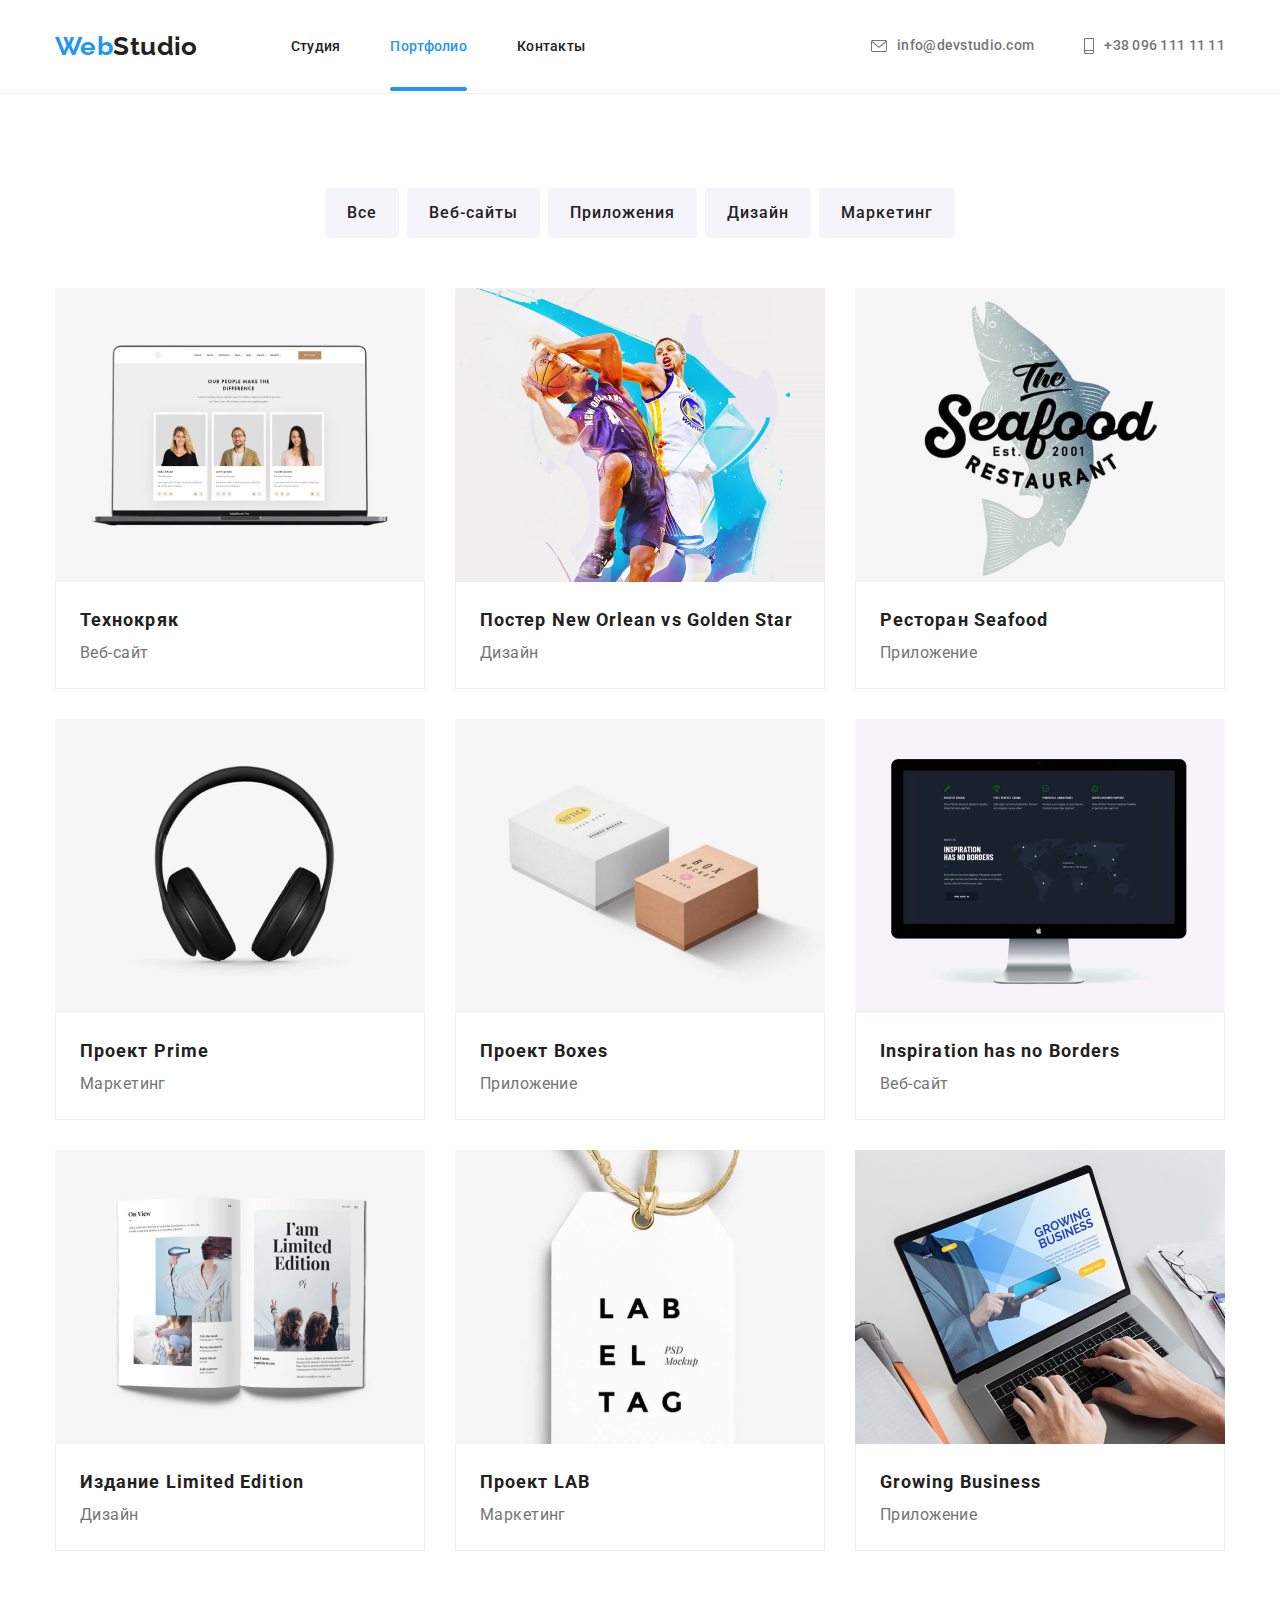
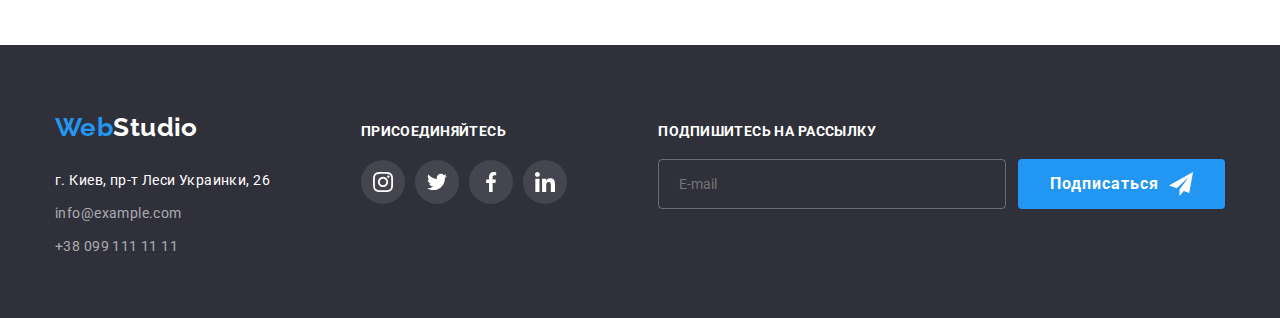
==== portfolio.html @ 73d733df "Clear" ====
<!DOCTYPE html>
<html lang="ru">

<head>
    <meta charset="UTF-8">
    <meta http-equiv="X-UA-Compatible" content="IE=edge">
    <meta name="viewport" content="width=device-width, initial-scale=1.0">
    <title>Document</title>
    <link rel="stylesheet" href="https://cdnjs.cloudflare.com/ajax/libs/modern-normalize/1.1.0/modern-normalize.min.css">
    <link rel="stylesheet" href="https://fonts.googleapis.com/css2?family=Raleway:wght@700&family=Roboto:wght@400;500;700;900&display=swap">
    <link rel="stylesheet" href="./CSS/portfolio.min.css">
</head>

<body>
    <header class="header header-portfolio">
        <div class="container main-header">
            <nav class="header-nav">
                <a href="./index.html" class="logo link"><span class="first-word">Web</span>Studio</a>
                <ul class="site-nav list">
                    <li class="site-nav-item"><a href="./index.html" class="link item">Студия</a></li>
                    <li class="site-nav-item"><a href="./portfolio.html" class="portfolio-link link item">Портфолио</a></li>
                    <li class="site-nav-item"><a href="" class="contacts-link link item">Контакты</a></li>
                </ul>
            </nav>
        <ul class="contacts list">
            <li class="contact-item"><a href="mailto:info@devstudio.com" class="item">
                    <svg class="contact-icon-e-mail">
                        <use href="./images/background-img/symbol-defs.svg#icon-envelope">
                        </use>
                    </svg>info@devstudio.com</a></li>
            <li class="contact-item"><a href="tel:+380961111111" class="item">
                    <svg class="contact-icon-smartphone">
                        <use href="./images/background-img/symbol-defs.svg#icon-smartphone">
                        </use>
                    </svg>+38 096 111 11 11</a></li>
        </ul>
        </div>
    </header>
    <main>
        <section class="section-main">
            <div class="container">
            <h1 class="visually-hidden">Портфолио</h1>
            <!-- Список кнопок -->
            <ul class="buttons list">
                <li class="button__item"><button type="button">Все</button></li>
                <li class="button__item"><button type="button">Веб-сайты</button></li>
                <li class="button__item"><button type="button">Приложения</button></li>
                <li class="button__item"><button type="button">Дизайн</button></li>
                <li class="button__item"><button type="button">Маркетинг</button></li>
            </ul>
            <!--Список проектов-->
            <ul class="project list">
                <li class="project__item"><a href="" class="project__link link">
                    <div class="project-card">
                    <img class="project-img" src="./images/HT2/img.jpg" width="370" height="294" alt="Изображение с ноутбуком">
                    <div class="project-box">
                        <p class="project-box-text">Ресурс предлагает комплексные предложения с разным уровнем функционала и сервисов. Все это позволит посетителю получить
                        исчерпывающие сведения о компании или частном лице.</p>
                    </div>
                    </div>
                    <div class="project-text">
                    <h2>Технокряк</h2>
                    <p class="paragraph">Веб-сайт</p>
                    </div>
                    </a>

                </li>
                <li class="project__item"><a href="" class="project__link link">
                    <div class="project-card">
                    <img src="./images/HT2/img-2.jpg" width="370" height="294" alt="Баскетболисты">
                    <div class="project-box">
                        <p class="project-box-text">Ресурс предлагает комплексные предложения с разным уровнем функционала и сервисов. Все
                            это позволит посетителю получить
                            исчерпывающие сведения о компании или частном лице.</p>
                    </div>
                    </div>
                    <div class="project-text">
                    <h2>Постер New Orlean vs Golden Star</h2>
                    <p>Дизайн</p>
                    </div>
                    </a>
                </li>
                <li class="project__item"><a href="" class="project__link link">
                    <div class="project-card">
                    <img src="./images/HT2/img-3.jpg" width="370" height="294" alt="Логотип ресторана">
                    <div class="project-box">
                        <p class="project-box-text">Ресурс предлагает комплексные предложения с разным уровнем функционала и сервисов. Все
                            это позволит посетителю получить
                            исчерпывающие сведения о компании или частном лице.</p>
                    </div>
                    </div>
                    <div class="project-text">
                    <h2>Ресторан Seafood</h2>
                    <p>Приложение</p>
                    </div>
                    </a>
                </li>
                <li class="project__item"><a href="" class="project__link link">
                    <div class="project-card">
                    <img src="./images/HT2/img-4.jpg" width="370" height="294" alt="Изображение с наушникми">
                    <div class="project-box">
                        <p class="project-box-text">Ресурс предлагает комплексные предложения с разным уровнем функционала и сервисов. Все
                            это позволит посетителю получить
                            исчерпывающие сведения о компании или частном лице.</p>
                    </div>
                    </div>
                    <div class="project-text">
                    <h2>Проект Prime</h2>
                    <p>Маркетинг</p>
                    </div>
                    </a>
                </li>
                <li class="project__item"><a href="" class="project__link link">
                    <div class="project-card">
                    <img src="./images/HT2/img-5.jpg" width="370" height="294" alt="Изображение с коробками">
                    <div class="project-box">
                        <p class="project-box-text">Ресурс предлагает комплексные предложения с разным уровнем функционала и сервисов. Все
                            это позволит посетителю получить
                            исчерпывающие сведения о компании или частном лице.</p>
                    </div>
                    </div>
                    <div class="project-text">
                    <h2>Проект Boxes</h2>
                    <p>Приложение</p>
                    </div>
                </a>
                </li>
                <li class="project__item"><a href="" class="project__link link">
                    <div class="project-card">
                    <img src="./images/HT2/img-6.jpg" width="370" height="294" alt="Изображение с екраном">
                    <div class="project-box">
                        <p class="project-box-text">Ресурс предлагает комплексные предложения с разным уровнем функционала и сервисов. Все
                            это позволит посетителю получить
                            исчерпывающие сведения о компании или частном лице.</p>
                    </div>
                    </div>
                    <div class="project-text">
                    <h2 lang="en">Inspiration has no Borders</h2>
                    <p>Веб-сайт</p>
                    </div>
                    </a>
                </li>
                <li class="project__item"><a href="" class="project__link link">
                    <div class="project-card">
                    <img src="./images/HT2/img-7.jpg" width="370" height="294" alt="Изображение с журналом">
                    <div class="project-box">
                        <p class="project-box-text">Ресурс предлагает комплексные предложения с разным уровнем функционала и сервисов. Все
                            это позволит посетителю получить
                            исчерпывающие сведения о компании или частном лице.</p>
                    </div>
                    </div>
                    <div class="project-text">
                    <h2>Издание Limited Edition</h2>
                    <p>Дизайн</p>
                    </div>
                    </a>
                </li>
                <li class="project__item"><a href="" class="project__link link">
                    <div class="project-card">
                    <img src="./images/HT2/img-8.jpg" width="370" height="294" alt="Изображение с лейблом">
                    <div class="project-box">
                        <p class="project-box-text">Ресурс предлагает комплексные предложения с разным уровнем функционала и сервисов. Все
                            это позволит посетителю получить
                            исчерпывающие сведения о компании или частном лице.</p>
                    </div>
                    </div>
                    <div class="project-text">
                    <h2>Проект LAB</h2>
                    <p>Маркетинг</p>
                    </div>
                    </a>
                </li>
                <li class="project__item"><a href="" class="project__link link">
                    <div class="project-card">
                    <img src="./images/HT2/img-9.jpg" width="370" height="294" alt="Изображение рук с ноутбуком">
                    <div class="project-box">
                        <p class="project-box-text">Ресурс предлагает комплексные предложения с разным уровнем функционала и сервисов. Все
                            это позволит посетителю получить
                            исчерпывающие сведения о компании или частном лице.</p>
                    </div>
                    </div>
                    <div class="project-text">
                    <h2 lang="en">Growing Business</h2>
                    <p>Приложение</p>
                    </div>
                    </a>
                </li>
            </ul>
            </div>
        </section>
    </main>
    <footer class="footer">
        <div class="container footer-container">
            <div class="first-part">
                <a href="./index.html" class="logo footer-logo link"><span class="first-word">Web</span>Studio</a>
                <address>
                    <ul class="contacts-list list">
                        <li class="fact-address footer-item"> <a
                                href="https://www.google.com/maps/place/бул.+Леси+Украинки,+26,+Киев,+02000/@50.4265807,30.5361971,17z/data=!3m1!4b1!4m5!3m4!1s0x40d4cf0e033ecbe9:0x57a4dffefec77da0!8m2!3d50.4265807!4d30.5383858"
                                target="_blank" rel="noopener nofollow noreferrer" class="link address">г. Киев, пр-т Леси
                                Украинки, 26</a></li>
                        <li class="footer-item"><a href="mailto:info@example.com" class="address">info@example.com</a></li>
                        <li class="footer-item"><a href="tel:+380991111111" class="address">+38 099 111 11 11</a></li>
                    </ul>
                </address>
            </div>
            <div class="second-part">
                <p class="second-part-title">присоединяйтесь</p>
                <ul class="social-list list">
                    <li class="social-item"><a href="" target="_blank"
                rel="noopener nofollow noreferrer" class="social-item-link">
                            <svg class="icon">
                                <use href="./images/background-img/symbol-defs.svg#icon-instagram"></use>
                            </svg>
                        </a></li>
                    <li class="social-item"><a href="" target="_blank"
                rel="noopener nofollow noreferrer" class="social-item-link">
                            <svg class="icon">
                                <use href="./images/background-img/symbol-defs.svg#icon-twitter">
                                </use>
                            </svg>
                        </a></li>
                    <li class="social-item"><a href="" target="_blank"
                rel="noopener nofollow noreferrer" class="social-item-link">
                            <svg class="icon">
                                <use href="./images/background-img/symbol-defs.svg#icon-facebook">
                                </use>
                            </svg>
                        </a></li>
                    <li class="social-item"><a href="" target="_blank"
                rel="noopener nofollow noreferrer" class="social-item-link">
                            <svg class="icon">
                                <use href="./images/background-img/symbol-defs.svg#icon-linkedin">
                                </use>
                            </svg>
                        </a></li>
                </ul>
            </div>
            <div class="third-part">
                <p class="third-part-text">подпишитесь на рассылку</p>
                <form class="third-part-form">
                    <input type="email" name="mail" class="mail-input" placeholder="E-mail">
                    <button class="third-part-btn btn" type="submit">Подписаться</button>
                </form>
            </div>
        </div>
    </footer>
</body>
</html>
---- CSS/portfolio.min.css ----
:root{--bgc: #FFFFFF;--secondary-bgc: #2F303A;--bgc-accent: #F5F4FA;--text-color: #757575;--header-color: #212121;--accent-text: #2196F3;--main-cub: cubic-bezier(0.4, 0, 0.2, 1)}p,h1,h2,h3,h4,h5,h6{margin:0}ul,ol{margin:0;padding-left:0}button{cursor:pointer}img{display:block}.visually-hidden{position:absolute;white-space:nowrap;width:1px;height:1px;overflow:hidden;border:0;padding:0;clip:rect(0 0 0 0);clip-path:inset(50%);margin:-1px}body{background-color:var(--bgc);color:var(--text-color);font-family:Roboto,sans-serif;font-size:14px;letter-spacing:.03em}.list{list-style:none}.link{text-decoration:none}.container{width:1200px;margin:0 auto;padding-left:15px;padding-right:15px}button{display:inline-block;background-color:var(--accent-text);color:var(--bgc);font-family:inherit;font-weight:700;font-size:16px;line-height:1.87;letter-spacing:.06em;border-radius:4px;min-width:200px;height:50px;padding:10px 32px;border:0}.main-header{display:flex;align-items:center}.header{padding-top:24px;padding-bottom:25px}.header-nav{display:flex;align-items:center}.logo{color:var(--header-color);font-family:Raleway,sans-serif;font-weight:700;font-size:26px;line-height:1.7;margin-right:93px}.logo .first-word{color:var(--accent-text)}.header-portfolio{border-bottom:1px solid #eee}.site-nav{display:flex}.site-nav>li:not(:last-child){margin-right:50px}.site-nav a{color:var(--header-color);font-weight:500;line-height:16px;letter-spacing:.02em;transition:color 250ms var(--main-cub)}.site-nav a:hover,.site-nav a:focus{color:var(--accent-text)}.site-nav-item{position:relative}.site-nav .studio-link::after{position:absolute;bottom:0;left:0;transform:translateY(37px);content:"";display:block;width:100%;height:4px;background:#2196f3;border-radius:2px}.site-nav .portfolio-link::after{position:absolute;bottom:0;left:0;transform:translateY(37px);content:"";display:block;width:100%;height:4px;background:#2196f3;border-radius:2px}.site-nav .portfolio-link{color:var(--accent-text)}.site-nav .studio-link{color:var(--accent-text)}.contacts{display:flex;margin-left:auto}.contacts a{display:flex;align-items:center;font-weight:500;line-height:1.14;letter-spacing:.02em;color:var(--text-color);text-decoration:none;transition:color 250ms var(--main-cub)}.contacts a:hover,.contacts a:focus{color:var(--accent-text)}.contacts>.contact-item:not(:last-child){margin-right:50px}.item{padding-top:12px;padding-bottom:12px}.contact-icon-e-mail{width:16px;height:12px;fill:currentColor;margin-right:10px}.contact-icon-smartphone{width:10px;height:16px;fill:currentColor;margin-right:10px}.section-main{padding-top:94px;padding-bottom:94px}.project{display:flex;flex-wrap:wrap}.project__item{margin-right:30px;margin-bottom:30px}.project__link{display:block;transition:box-shadow 250ms var(--main-cub)}.project__link:hover,.project__link:focus{box-shadow:0px 1px 1px rgba(0,0,0,.12),0px 4px 4px rgba(0,0,0,.06),1px 4px 6px rgba(0,0,0,.16)}.project__item:nth-last-child(-n+3){margin-bottom:0}.project__item:nth-child(3n){margin-right:0}.project-text{padding:20px 24px;width:370px;border:1px solid #eee;border-top:0}li h2{color:var(--header-color);font-weight:700;font-size:18px;line-height:2;letter-spacing:.06em}.project__item p{color:var(--text-color);font-weight:400;font-size:16px;line-height:1.87}.project-card{position:relative;overflow:hidden}.project-box{position:absolute;top:0;left:0;transform:translateY(100%);display:flex;align-items:center;padding:63px 24px;width:370px;height:294px;background-color:rgba(33,150,243,.9);transition:transform 250ms var(--main-cub)}.project__item:hover .project-box{transform:translateY(0)}.project-box .project-box-text{font-size:18px;line-height:1.5555555556;color:#fff}.buttons{display:flex;justify-content:center;margin-bottom:50px}.button__item{margin-right:8px}.button__item:last-child{margin-right:0}.button__item button{display:block;background-color:var(--bgc-accent);color:var(--header-color);font-weight:500;font-size:16px;line-height:1.6;border-radius:4px;min-width:73px;padding:6px 22px;transition:box-shadow 250ms var(--main-cub),background-color 250ms var(--main-cub),color 250ms var(--main-cub)}.button__item button:hover,.button__item button:focus{background-color:var(--accent-text);color:var(--bgc);box-shadow:0px 3px 1px rgba(0,0,0,.1),0px 1px 2px rgba(0,0,0,.08),0px 2px 2px rgba(0,0,0,.12)}.footer{background-color:var(--secondary-bgc);padding-top:60px;padding-bottom:60px}.footer-container{display:flex;align-items:baseline}.first-part{margin-right:70px}.first-part>.logo{display:block;color:var(--bgc);font-family:Raleway,sans-serif;font-weight:700;font-size:26px;line-height:1.7;margin-bottom:20px}.footer-item{display:block;margin-bottom:9px}.footer-item:last-child{margin-bottom:0}.first-word{color:var(--accent-text)}.second-part-title{font-weight:700;font-size:14px;line-height:1.14;letter-spacing:.03em;text-transform:uppercase;color:#fff;margin-bottom:20px}.third-part{margin-left:auto}.third-part-text{margin-bottom:20px;font-weight:700;font-size:14px;line-height:1.1428571429;text-transform:uppercase;color:#fff}.third-part-form{display:flex;align-items:center}.mail-input{display:inline-block;color:var(--bgc);background-color:rgba(0,0,0,0);width:348px;height:50px;border:1px solid rgba(255,255,255,.3);border-radius:4px;outline:none;padding-left:20px;transition:border-color 250ms var(--main-cub)}.mail-input:focus{border-color:var(--accent-text)}.third-part-btn{display:flex;align-items:center;justify-content:center;margin-left:12px}.third-part-btn::after{display:inline-block;content:"";width:24px;height:24px;background-color:rgba(0,0,0,0);background-image:url(../images/background-img/icon-send.svg);margin-left:10px}.contacts-list{font-weight:400;line-height:1.7}.contacts-list>.fact-address>a{color:var(--bgc);font-style:normal}.contacts-list .address{color:rgba(255,255,255,.6);text-decoration:none;font-style:normal;transition:color 250ms var(--main-cub)}.contacts-list .address:hover,.contacts-list .address:focus{color:var(--accent-text)}.social-list{display:flex;justify-content:center}.social-item{width:44px;height:44px;margin-right:10px}.social-item:last-child{margin-right:0}.social-item-link{width:100%;height:100%;background-color:rgba(255,255,255,.1);display:flex;border-radius:50%;align-items:center;justify-content:center;transition:background-color 250ms var(--main-cub)}.social-item-link:hover,.social-item-link:focus{background-color:var(--accent-text)}.social-item-link .icon{width:20px;height:20px;fill:var(--bgc);transition:fill 250ms var(--main-cub)}/*# sourceMappingURL=portfolio.min.css.map */
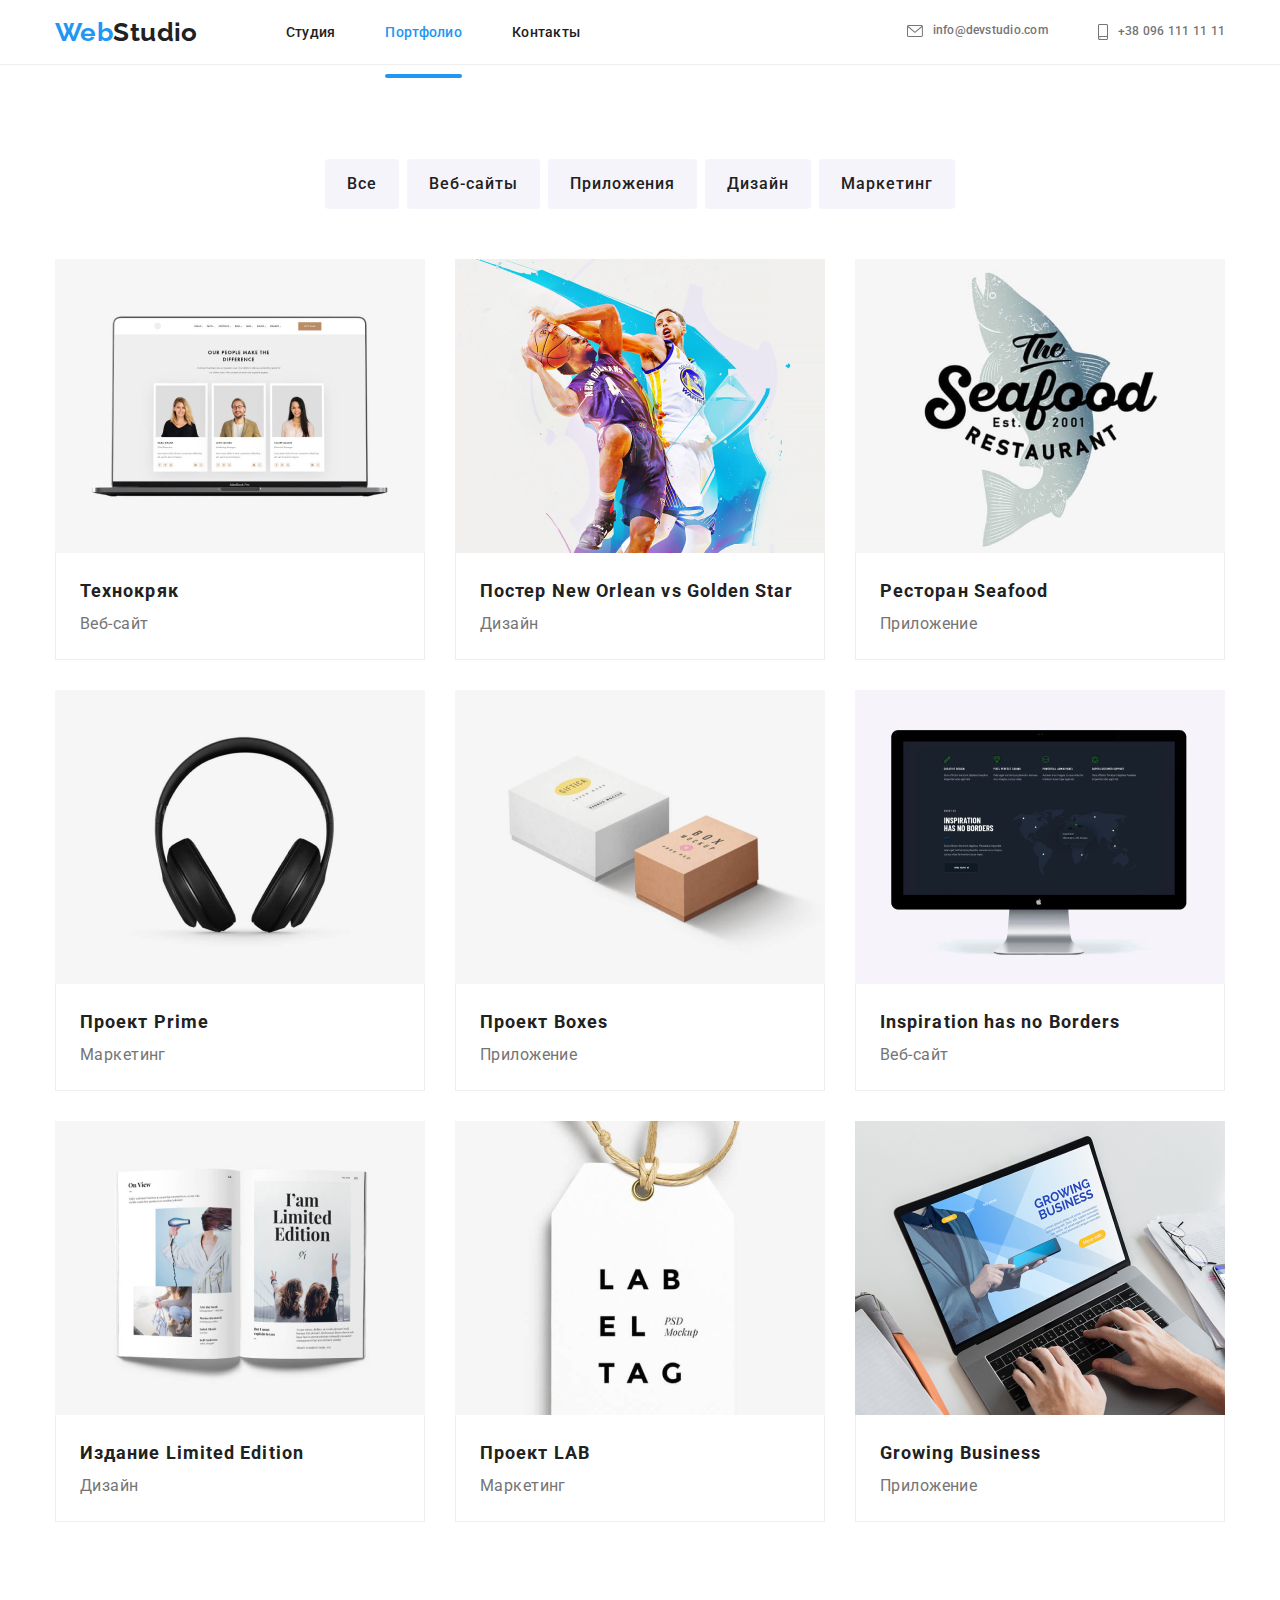
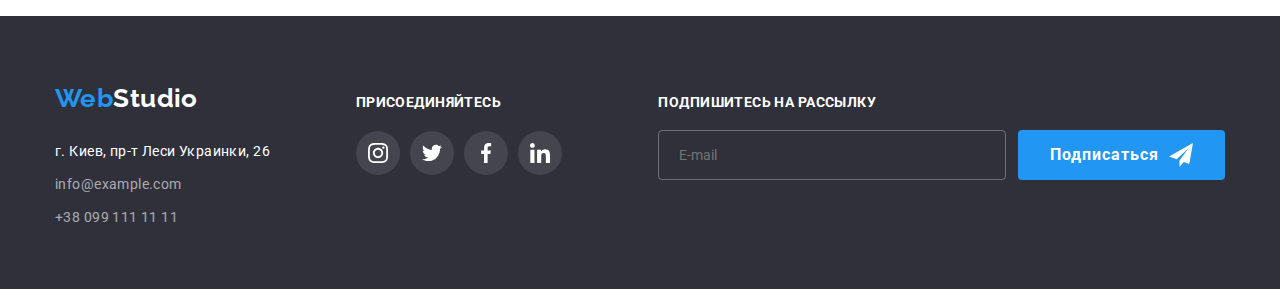
==== commit a2cda9c0: "header-adaptive" ====
--- a/portfolio.html
+++ b/portfolio.html
@@ -34,6 +34,47 @@
                         </use>
                     </svg>+38 096 111 11 11</a></li>
         </ul>
+        <button type="button" class="menu-open-btn">
+            <svg width="40" height="40" class="icon-open">
+                <use href="./images/background-img/symbol-defs.svg#icon-menu_burger">
+                </use>
+            </svg>
+        </button>
+        </div>
+        <div class="mob-menu is-hidden">
+            <div class="container">
+                <div class="mob-menu-top">
+                    <button type="button" class="menu-close-btn">
+                        <svg width="40" height="40" class="icon-close">
+                            <use href="./images/background-img/symbol-defs.svg#icon-close">
+                            </use>
+                        </svg>
+                    </button>
+                    <ul class="mob-site-nav list">
+                        <li class="mob-site-nav__item"><a href="./index.html" class="link item">Студия</a></li>
+                        <li class="mob-site-nav__item"><a href="./portfolio.html" class="portfolio-link link item">Портфолио</a></li>
+                        <li class="mob-site-nav__item"><a href="" class="contacts-link link item">Контакты</a></li>
+                    </ul>
+                </div>
+                <div class="mob-menu-bottom">
+                    <ul class="mob-menu__contacts list">
+                        <li class="mob-menu__item"><a href="tel:+380961111111" class="tel">
+                                +38 096 111 11 11</a></li>
+                        <li class="mob-menu__item"><a href="mailto:info@devstudio.com" class="mail">
+                                info@devstudio.com</a></li>
+                    </ul>
+                    <ul class="mob-menu-social list">
+                        <li class="mob-menu-social__item"><a href="" target="_blank"
+                                rel="noopener nofollow noreferrer">Instagram</a></li>
+                        <li class="mob-menu-social__item"><a href="" target="_blank"
+                                rel="noopener nofollow noreferrer">Twitter</a></li>
+                        <li class="mob-menu-social__item"><a href="" target="_blank"
+                                rel="noopener nofollow noreferrer">Facebook</a></li>
+                        <li class="mob-menu-social__item"><a href="" target="_blank"
+                                rel="noopener nofollow noreferrer">LinkedIn</a></li>
+                    </ul>
+                </div>
+            </div>  
         </div>
     </header>
     <main>
@@ -245,5 +286,6 @@
             </div>
         </div>
     </footer>
+    <script src="./js/menu.js"></script>
 </body>
 </html>--- a/CSS/portfolio.min.css
+++ b/CSS/portfolio.min.css
@@ -1 +1 @@
-:root{--bgc: #FFFFFF;--secondary-bgc: #2F303A;--bgc-accent: #F5F4FA;--text-color: #757575;--header-color: #212121;--accent-text: #2196F3;--main-cub: cubic-bezier(0.4, 0, 0.2, 1)}p,h1,h2,h3,h4,h5,h6{margin:0}ul,ol{margin:0;padding-left:0}button{cursor:pointer}img{display:block}.visually-hidden{position:absolute;white-space:nowrap;width:1px;height:1px;overflow:hidden;border:0;padding:0;clip:rect(0 0 0 0);clip-path:inset(50%);margin:-1px}body{background-color:var(--bgc);color:var(--text-color);font-family:Roboto,sans-serif;font-size:14px;letter-spacing:.03em}.list{list-style:none}.link{text-decoration:none}.container{width:1200px;margin:0 auto;padding-left:15px;padding-right:15px}button{display:inline-block;background-color:var(--accent-text);color:var(--bgc);font-family:inherit;font-weight:700;font-size:16px;line-height:1.87;letter-spacing:.06em;border-radius:4px;min-width:200px;height:50px;padding:10px 32px;border:0}.main-header{display:flex;align-items:center}.header{padding-top:24px;padding-bottom:25px}.header-nav{display:flex;align-items:center}.logo{color:var(--header-color);font-family:Raleway,sans-serif;font-weight:700;font-size:26px;line-height:1.7;margin-right:93px}.logo .first-word{color:var(--accent-text)}.header-portfolio{border-bottom:1px solid #eee}.site-nav{display:flex}.site-nav>li:not(:last-child){margin-right:50px}.site-nav a{color:var(--header-color);font-weight:500;line-height:16px;letter-spacing:.02em;transition:color 250ms var(--main-cub)}.site-nav a:hover,.site-nav a:focus{color:var(--accent-text)}.site-nav-item{position:relative}.site-nav .studio-link::after{position:absolute;bottom:0;left:0;transform:translateY(37px);content:"";display:block;width:100%;height:4px;background:#2196f3;border-radius:2px}.site-nav .portfolio-link::after{position:absolute;bottom:0;left:0;transform:translateY(37px);content:"";display:block;width:100%;height:4px;background:#2196f3;border-radius:2px}.site-nav .portfolio-link{color:var(--accent-text)}.site-nav .studio-link{color:var(--accent-text)}.contacts{display:flex;margin-left:auto}.contacts a{display:flex;align-items:center;font-weight:500;line-height:1.14;letter-spacing:.02em;color:var(--text-color);text-decoration:none;transition:color 250ms var(--main-cub)}.contacts a:hover,.contacts a:focus{color:var(--accent-text)}.contacts>.contact-item:not(:last-child){margin-right:50px}.item{padding-top:12px;padding-bottom:12px}.contact-icon-e-mail{width:16px;height:12px;fill:currentColor;margin-right:10px}.contact-icon-smartphone{width:10px;height:16px;fill:currentColor;margin-right:10px}.section-main{padding-top:94px;padding-bottom:94px}.project{display:flex;flex-wrap:wrap}.project__item{margin-right:30px;margin-bottom:30px}.project__link{display:block;transition:box-shadow 250ms var(--main-cub)}.project__link:hover,.project__link:focus{box-shadow:0px 1px 1px rgba(0,0,0,.12),0px 4px 4px rgba(0,0,0,.06),1px 4px 6px rgba(0,0,0,.16)}.project__item:nth-last-child(-n+3){margin-bottom:0}.project__item:nth-child(3n){margin-right:0}.project-text{padding:20px 24px;width:370px;border:1px solid #eee;border-top:0}li h2{color:var(--header-color);font-weight:700;font-size:18px;line-height:2;letter-spacing:.06em}.project__item p{color:var(--text-color);font-weight:400;font-size:16px;line-height:1.87}.project-card{position:relative;overflow:hidden}.project-box{position:absolute;top:0;left:0;transform:translateY(100%);display:flex;align-items:center;padding:63px 24px;width:370px;height:294px;background-color:rgba(33,150,243,.9);transition:transform 250ms var(--main-cub)}.project__item:hover .project-box{transform:translateY(0)}.project-box .project-box-text{font-size:18px;line-height:1.5555555556;color:#fff}.buttons{display:flex;justify-content:center;margin-bottom:50px}.button__item{margin-right:8px}.button__item:last-child{margin-right:0}.button__item button{display:block;background-color:var(--bgc-accent);color:var(--header-color);font-weight:500;font-size:16px;line-height:1.6;border-radius:4px;min-width:73px;padding:6px 22px;transition:box-shadow 250ms var(--main-cub),background-color 250ms var(--main-cub),color 250ms var(--main-cub)}.button__item button:hover,.button__item button:focus{background-color:var(--accent-text);color:var(--bgc);box-shadow:0px 3px 1px rgba(0,0,0,.1),0px 1px 2px rgba(0,0,0,.08),0px 2px 2px rgba(0,0,0,.12)}.footer{background-color:var(--secondary-bgc);padding-top:60px;padding-bottom:60px}.footer-container{display:flex;align-items:baseline}.first-part{margin-right:70px}.first-part>.logo{display:block;color:var(--bgc);font-family:Raleway,sans-serif;font-weight:700;font-size:26px;line-height:1.7;margin-bottom:20px}.footer-item{display:block;margin-bottom:9px}.footer-item:last-child{margin-bottom:0}.first-word{color:var(--accent-text)}.second-part-title{font-weight:700;font-size:14px;line-height:1.14;letter-spacing:.03em;text-transform:uppercase;color:#fff;margin-bottom:20px}.third-part{margin-left:auto}.third-part-text{margin-bottom:20px;font-weight:700;font-size:14px;line-height:1.1428571429;text-transform:uppercase;color:#fff}.third-part-form{display:flex;align-items:center}.mail-input{display:inline-block;color:var(--bgc);background-color:rgba(0,0,0,0);width:348px;height:50px;border:1px solid rgba(255,255,255,.3);border-radius:4px;outline:none;padding-left:20px;transition:border-color 250ms var(--main-cub)}.mail-input:focus{border-color:var(--accent-text)}.third-part-btn{display:flex;align-items:center;justify-content:center;margin-left:12px}.third-part-btn::after{display:inline-block;content:"";width:24px;height:24px;background-color:rgba(0,0,0,0);background-image:url(../images/background-img/icon-send.svg);margin-left:10px}.contacts-list{font-weight:400;line-height:1.7}.contacts-list>.fact-address>a{color:var(--bgc);font-style:normal}.contacts-list .address{color:rgba(255,255,255,.6);text-decoration:none;font-style:normal;transition:color 250ms var(--main-cub)}.contacts-list .address:hover,.contacts-list .address:focus{color:var(--accent-text)}.social-list{display:flex;justify-content:center}.social-item{width:44px;height:44px;margin-right:10px}.social-item:last-child{margin-right:0}.social-item-link{width:100%;height:100%;background-color:rgba(255,255,255,.1);display:flex;border-radius:50%;align-items:center;justify-content:center;transition:background-color 250ms var(--main-cub)}.social-item-link:hover,.social-item-link:focus{background-color:var(--accent-text)}.social-item-link .icon{width:20px;height:20px;fill:var(--bgc);transition:fill 250ms var(--main-cub)}/*# sourceMappingURL=portfolio.min.css.map */+:root{--bgc: #FFFFFF;--secondary-bgc: #2F303A;--bgc-accent: #F5F4FA;--text-color: #757575;--header-color: #212121;--accent-text: #2196F3;--main-cub: cubic-bezier(0.4, 0, 0.2, 1)}p,h1,h2,h3,h4,h5,h6{margin:0}ul,ol{margin:0;padding-left:0}button{cursor:pointer}img{display:block}.visually-hidden{position:absolute;white-space:nowrap;width:1px;height:1px;overflow:hidden;border:0;padding:0;clip:rect(0 0 0 0);clip-path:inset(50%);margin:-1px}body{background-color:var(--bgc);color:var(--text-color);font-family:Roboto,sans-serif;font-size:14px;letter-spacing:.03em}.list{list-style:none}.link{text-decoration:none}.container{margin:0 auto;padding-left:15px;padding-right:15px}@media screen and (min-width: 480px){.container{width:480px}}@media screen and (min-width: 768px){.container{width:768px}}@media screen and (min-width: 1200px){.container{width:1200px}}button{display:inline-block;background-color:var(--accent-text);color:var(--bgc);font-family:inherit;font-weight:700;font-size:16px;line-height:1.87;letter-spacing:.06em;border-radius:4px;min-width:200px;height:50px;padding:10px 32px;border:0}.main-header{display:flex;align-items:center}.header{padding-top:10px;padding-bottom:10px}.header-nav{display:flex;align-items:center}.logo{color:var(--header-color);font-family:Raleway,sans-serif;font-weight:700;font-size:26px;line-height:1.7}@media screen and (min-width: 768px){.logo{margin-right:88px}}.logo .first-word{color:var(--accent-text)}@media screen and (min-width: 767px){button.menu-open-btn{display:none}}.menu-open-btn,.menu-close-btn{display:block;background-color:rgba(0,0,0,0);border:none;margin-left:auto;padding:0;min-width:40px;height:40px}.menu-open-btn svg,.menu-close-btn svg{transition:color 250ms var(--main-cub)}.menu-open-btn svg:hover,.menu-open-btn svg:focus,.menu-close-btn svg:hover,.menu-close-btn svg:focus{fill:var(--accent-text)}.header-portfolio{border-bottom:1px solid #eee}.mob-menu{position:fixed;top:0;left:0;background-color:#fff;width:100vw;height:100vh;padding-top:10px;padding-bottom:48px}.mob-menu .container{display:flex;flex-direction:column;justify-content:space-between;height:100%;overflow-y:auto}@media screen and (min-width: 767px){.mob-menu{display:none}}.mob-menu.is-hidden{display:none}.mob-site-nav{margin-bottom:40px}.mob-site-nav a{color:var(--header-color);font-weight:500;font-size:40px;line-height:1.17;letter-spacing:.02em;transition:color 250ms var(--main-cub)}.mob-site-nav a:hover,.mob-site-nav a:focus{color:var(--accent-text)}.mob-site-nav .portfolio-link{color:var(--accent-text)}.mob-site-nav .studio-link{color:var(--accent-text)}.mob-site-nav__item:not(:last-child){margin-bottom:32px}.mob-menu__item:not(:last-child){margin-bottom:32px}.mob-menu__item a{text-decoration:none;color:inherit;transition:color 250ms var(--main-cub)}.mob-menu__item a:hover,.mob-menu__item a:focus{color:var(--accent-text)}.mob-menu__item>.tel{font-weight:500;font-size:34px;line-height:1.17;letter-spacing:.02em;color:var(--accent-text)}.mob-menu__item>.mail{font-weight:500;font-size:24px;line-height:1.17;letter-spacing:.02em}.mob-menu-social{display:flex;margin-top:64px}.mob-menu-social__item:not(:last-child){margin-right:20px;padding-right:10px;border-right:1px solid rgba(33,33,33,.2)}.mob-menu-social a{text-decoration:none;color:var(--accent-text)}.site-nav{display:none}@media screen and (min-width: 768px){.site-nav{display:flex;align-items:center;justify-content:center}}.site-nav>li:not(:last-child){margin-right:50px}.site-nav a{color:var(--header-color);font-weight:500;line-height:1.14;letter-spacing:.02em;transition:color 250ms var(--main-cub)}.site-nav a:hover,.site-nav a:focus{color:var(--accent-text)}.site-nav-item{position:relative}.site-nav .studio-link::after{position:absolute;bottom:0;left:0;transform:translateY(37px);content:"";display:block;width:100%;height:4px;background:#2196f3;border-radius:2px}.site-nav .portfolio-link::after{position:absolute;bottom:0;left:0;transform:translateY(37px);content:"";display:block;width:100%;height:4px;background:#2196f3;border-radius:2px}.site-nav .portfolio-link{color:var(--accent-text)}.site-nav .studio-link{color:var(--accent-text)}.contacts{display:none}@media screen and (min-width: 768px){.contacts{display:block;margin-left:auto}}@media screen and (min-width: 1200px){.contacts{display:flex;margin-left:auto}.contacts>.contact-item:not(:last-child){margin-right:50px}}.contacts a{display:flex;align-items:center;font-weight:500;font-size:12px;line-height:1.17px;letter-spacing:.02em;color:var(--text-color);text-decoration:none;transition:color 250ms var(--main-cub)}@media screen and (min-width: 1200px){.contacts a{line-height:1.14}}.contacts a:hover,.contacts a:focus{color:var(--accent-text)}.item{padding-top:12px;padding-bottom:12px}.contact-icon-e-mail{width:16px;height:12px;fill:currentColor;margin-right:10px}.contact-icon-smartphone{width:10px;height:16px;fill:currentColor;margin-right:10px}.section-main{padding-top:94px;padding-bottom:94px}.project{display:flex;flex-wrap:wrap}.project__item{margin-right:30px;margin-bottom:30px}.project__link{display:block;transition:box-shadow 250ms var(--main-cub)}.project__link:hover,.project__link:focus{box-shadow:0px 1px 1px rgba(0,0,0,.12),0px 4px 4px rgba(0,0,0,.06),1px 4px 6px rgba(0,0,0,.16)}.project__item:nth-last-child(-n+3){margin-bottom:0}.project__item:nth-child(3n){margin-right:0}.project-text{padding:20px 24px;width:370px;border:1px solid #eee;border-top:0}li h2{color:var(--header-color);font-weight:700;font-size:18px;line-height:2;letter-spacing:.06em}.project__item p{color:var(--text-color);font-weight:400;font-size:16px;line-height:1.87}.project-card{position:relative;overflow:hidden}.project-box{position:absolute;top:0;left:0;transform:translateY(100%);display:flex;align-items:center;padding:63px 24px;width:370px;height:294px;background-color:rgba(33,150,243,.9);transition:transform 250ms var(--main-cub)}.project__item:hover .project-box{transform:translateY(0)}.project-box .project-box-text{font-size:18px;line-height:1.5555555556;color:#fff}.buttons{display:flex;justify-content:center;margin-bottom:50px}.button__item{margin-right:8px}.button__item:last-child{margin-right:0}.button__item button{display:block;background-color:var(--bgc-accent);color:var(--header-color);font-weight:500;font-size:16px;line-height:1.6;border-radius:4px;min-width:73px;padding:6px 22px;transition:box-shadow 250ms var(--main-cub),background-color 250ms var(--main-cub),color 250ms var(--main-cub)}.button__item button:hover,.button__item button:focus{background-color:var(--accent-text);color:var(--bgc);box-shadow:0px 3px 1px rgba(0,0,0,.1),0px 1px 2px rgba(0,0,0,.08),0px 2px 2px rgba(0,0,0,.12)}.footer{background-color:var(--secondary-bgc);padding-top:60px;padding-bottom:60px}.footer-container{display:flex;align-items:baseline}.first-part{margin-right:70px}.first-part>.logo{display:block;color:var(--bgc);font-family:Raleway,sans-serif;font-weight:700;font-size:26px;line-height:1.7;margin-bottom:20px}.footer-item{display:block;margin-bottom:9px}.footer-item:last-child{margin-bottom:0}.first-word{color:var(--accent-text)}.second-part-title{font-weight:700;font-size:14px;line-height:1.14;letter-spacing:.03em;text-transform:uppercase;color:#fff;margin-bottom:20px}.third-part{margin-left:auto}.third-part-text{margin-bottom:20px;font-weight:700;font-size:14px;line-height:1.1428571429;text-transform:uppercase;color:#fff}.third-part-form{display:flex;align-items:center}.mail-input{display:inline-block;color:var(--bgc);background-color:rgba(0,0,0,0);width:348px;height:50px;border:1px solid rgba(255,255,255,.3);border-radius:4px;outline:none;padding-left:20px;transition:border-color 250ms var(--main-cub)}.mail-input:focus{border-color:var(--accent-text)}.third-part-btn{display:flex;align-items:center;justify-content:center;margin-left:12px}.third-part-btn::after{display:inline-block;content:"";width:24px;height:24px;background-color:rgba(0,0,0,0);background-image:url(../images/background-img/icon-send.svg);margin-left:10px}.contacts-list{font-weight:400;line-height:1.7}.contacts-list>.fact-address>a{color:var(--bgc);font-style:normal}.contacts-list .address{color:rgba(255,255,255,.6);text-decoration:none;font-style:normal;transition:color 250ms var(--main-cub)}.contacts-list .address:hover,.contacts-list .address:focus{color:var(--accent-text)}.social-list{display:flex;justify-content:center}.social-item{width:44px;height:44px;margin-right:10px}.social-item:last-child{margin-right:0}.social-item-link{width:100%;height:100%;background-color:rgba(255,255,255,.1);display:flex;border-radius:50%;align-items:center;justify-content:center;transition:background-color 250ms var(--main-cub)}.social-item-link:hover,.social-item-link:focus{background-color:var(--accent-text)}.social-item-link .icon{width:20px;height:20px;fill:var(--bgc);transition:fill 250ms var(--main-cub)}/*# sourceMappingURL=portfolio.min.css.map */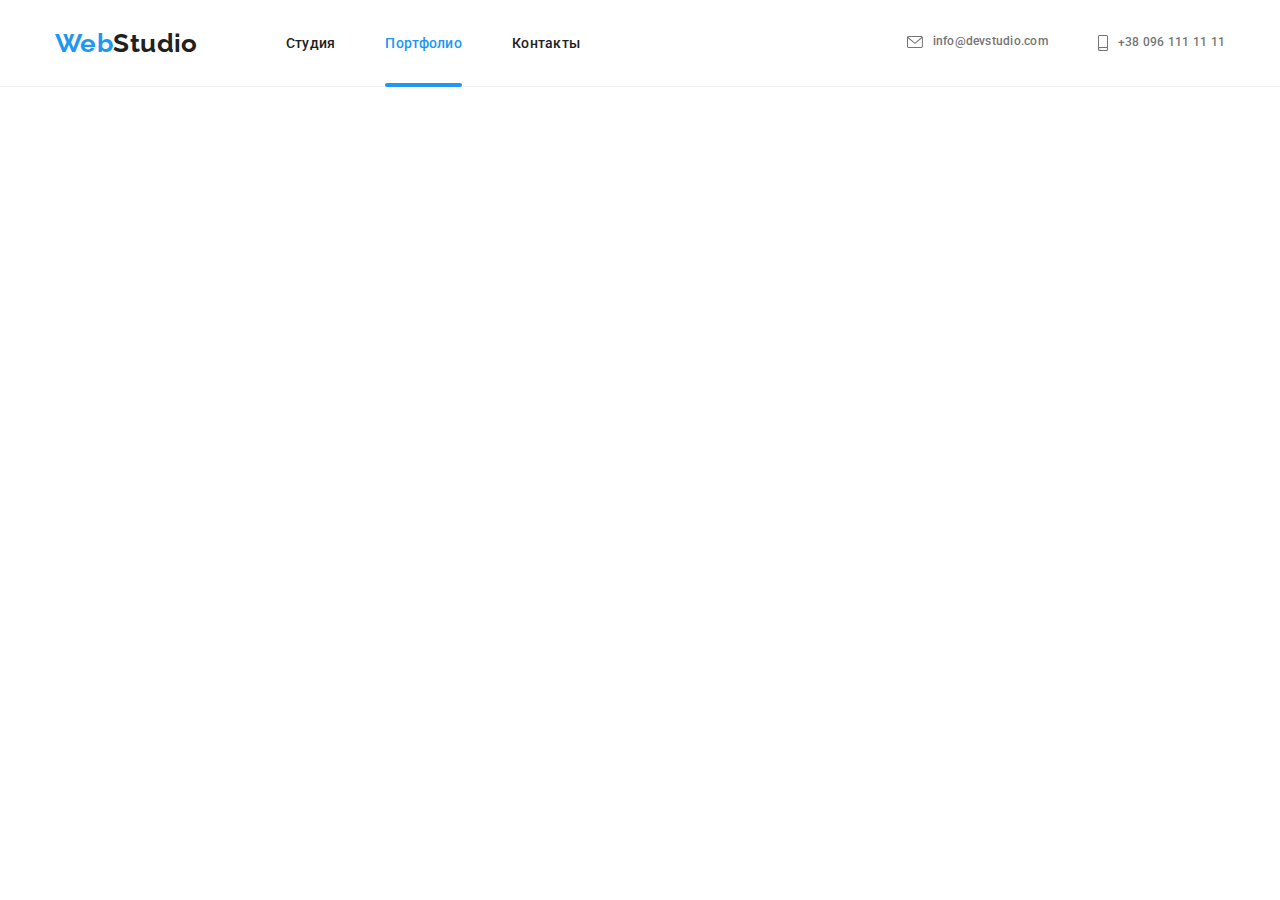
==== commit e504fd48: "without-footer" ====
--- a/portfolio.html
+++ b/portfolio.html
@@ -82,15 +82,15 @@
             <div class="container">
             <h1 class="visually-hidden">Портфолио</h1>
             <!-- Список кнопок -->
-            <ul class="buttons list">
+            <!-- <ul class="buttons list">
                 <li class="button__item"><button type="button">Все</button></li>
                 <li class="button__item"><button type="button">Веб-сайты</button></li>
                 <li class="button__item"><button type="button">Приложения</button></li>
                 <li class="button__item"><button type="button">Дизайн</button></li>
                 <li class="button__item"><button type="button">Маркетинг</button></li>
-            </ul>
+            </ul> -->
             <!--Список проектов-->
-            <ul class="project list">
+            <!-- <ul class="project list">
                 <li class="project__item"><a href="" class="project__link link">
                     <div class="project-card">
                     <img class="project-img" src="./images/HT2/img.jpg" width="370" height="294" alt="Изображение с ноутбуком">
@@ -226,11 +226,11 @@
                     </div>
                     </a>
                 </li>
-            </ul>
+            </ul> -->
             </div>
         </section>
     </main>
-    <footer class="footer">
+    <!-- <footer class="footer">
         <div class="container footer-container">
             <div class="first-part">
                 <a href="./index.html" class="logo footer-logo link"><span class="first-word">Web</span>Studio</a>
@@ -285,7 +285,7 @@
                 </form>
             </div>
         </div>
-    </footer>
+    </footer> -->
     <script src="./js/menu.js"></script>
 </body>
 </html>--- a/CSS/portfolio.min.css
+++ b/CSS/portfolio.min.css
@@ -1 +1 @@
-:root{--bgc: #FFFFFF;--secondary-bgc: #2F303A;--bgc-accent: #F5F4FA;--text-color: #757575;--header-color: #212121;--accent-text: #2196F3;--main-cub: cubic-bezier(0.4, 0, 0.2, 1)}p,h1,h2,h3,h4,h5,h6{margin:0}ul,ol{margin:0;padding-left:0}button{cursor:pointer}img{display:block}.visually-hidden{position:absolute;white-space:nowrap;width:1px;height:1px;overflow:hidden;border:0;padding:0;clip:rect(0 0 0 0);clip-path:inset(50%);margin:-1px}body{background-color:var(--bgc);color:var(--text-color);font-family:Roboto,sans-serif;font-size:14px;letter-spacing:.03em}.list{list-style:none}.link{text-decoration:none}.container{margin:0 auto;padding-left:15px;padding-right:15px}@media screen and (min-width: 480px){.container{width:480px}}@media screen and (min-width: 768px){.container{width:768px}}@media screen and (min-width: 1200px){.container{width:1200px}}button{display:inline-block;background-color:var(--accent-text);color:var(--bgc);font-family:inherit;font-weight:700;font-size:16px;line-height:1.87;letter-spacing:.06em;border-radius:4px;min-width:200px;height:50px;padding:10px 32px;border:0}.main-header{display:flex;align-items:center}.header{padding-top:10px;padding-bottom:10px}.header-nav{display:flex;align-items:center}.logo{color:var(--header-color);font-family:Raleway,sans-serif;font-weight:700;font-size:26px;line-height:1.7}@media screen and (min-width: 768px){.logo{margin-right:88px}}.logo .first-word{color:var(--accent-text)}@media screen and (min-width: 767px){button.menu-open-btn{display:none}}.menu-open-btn,.menu-close-btn{display:block;background-color:rgba(0,0,0,0);border:none;margin-left:auto;padding:0;min-width:40px;height:40px}.menu-open-btn svg,.menu-close-btn svg{transition:color 250ms var(--main-cub)}.menu-open-btn svg:hover,.menu-open-btn svg:focus,.menu-close-btn svg:hover,.menu-close-btn svg:focus{fill:var(--accent-text)}.header-portfolio{border-bottom:1px solid #eee}.mob-menu{position:fixed;top:0;left:0;background-color:#fff;width:100vw;height:100vh;padding-top:10px;padding-bottom:48px}.mob-menu .container{display:flex;flex-direction:column;justify-content:space-between;height:100%;overflow-y:auto}@media screen and (min-width: 767px){.mob-menu{display:none}}.mob-menu.is-hidden{display:none}.mob-site-nav{margin-bottom:40px}.mob-site-nav a{color:var(--header-color);font-weight:500;font-size:40px;line-height:1.17;letter-spacing:.02em;transition:color 250ms var(--main-cub)}.mob-site-nav a:hover,.mob-site-nav a:focus{color:var(--accent-text)}.mob-site-nav .portfolio-link{color:var(--accent-text)}.mob-site-nav .studio-link{color:var(--accent-text)}.mob-site-nav__item:not(:last-child){margin-bottom:32px}.mob-menu__item:not(:last-child){margin-bottom:32px}.mob-menu__item a{text-decoration:none;color:inherit;transition:color 250ms var(--main-cub)}.mob-menu__item a:hover,.mob-menu__item a:focus{color:var(--accent-text)}.mob-menu__item>.tel{font-weight:500;font-size:34px;line-height:1.17;letter-spacing:.02em;color:var(--accent-text)}.mob-menu__item>.mail{font-weight:500;font-size:24px;line-height:1.17;letter-spacing:.02em}.mob-menu-social{display:flex;margin-top:64px}.mob-menu-social__item:not(:last-child){margin-right:20px;padding-right:10px;border-right:1px solid rgba(33,33,33,.2)}.mob-menu-social a{text-decoration:none;color:var(--accent-text)}.site-nav{display:none}@media screen and (min-width: 768px){.site-nav{display:flex;align-items:center;justify-content:center}}.site-nav>li:not(:last-child){margin-right:50px}.site-nav a{color:var(--header-color);font-weight:500;line-height:1.14;letter-spacing:.02em;transition:color 250ms var(--main-cub)}.site-nav a:hover,.site-nav a:focus{color:var(--accent-text)}.site-nav-item{position:relative}.site-nav .studio-link::after{position:absolute;bottom:0;left:0;transform:translateY(37px);content:"";display:block;width:100%;height:4px;background:#2196f3;border-radius:2px}.site-nav .portfolio-link::after{position:absolute;bottom:0;left:0;transform:translateY(37px);content:"";display:block;width:100%;height:4px;background:#2196f3;border-radius:2px}.site-nav .portfolio-link{color:var(--accent-text)}.site-nav .studio-link{color:var(--accent-text)}.contacts{display:none}@media screen and (min-width: 768px){.contacts{display:block;margin-left:auto}}@media screen and (min-width: 1200px){.contacts{display:flex;margin-left:auto}.contacts>.contact-item:not(:last-child){margin-right:50px}}.contacts a{display:flex;align-items:center;font-weight:500;font-size:12px;line-height:1.17px;letter-spacing:.02em;color:var(--text-color);text-decoration:none;transition:color 250ms var(--main-cub)}@media screen and (min-width: 1200px){.contacts a{line-height:1.14}}.contacts a:hover,.contacts a:focus{color:var(--accent-text)}.item{padding-top:12px;padding-bottom:12px}.contact-icon-e-mail{width:16px;height:12px;fill:currentColor;margin-right:10px}.contact-icon-smartphone{width:10px;height:16px;fill:currentColor;margin-right:10px}.section-main{padding-top:94px;padding-bottom:94px}.project{display:flex;flex-wrap:wrap}.project__item{margin-right:30px;margin-bottom:30px}.project__link{display:block;transition:box-shadow 250ms var(--main-cub)}.project__link:hover,.project__link:focus{box-shadow:0px 1px 1px rgba(0,0,0,.12),0px 4px 4px rgba(0,0,0,.06),1px 4px 6px rgba(0,0,0,.16)}.project__item:nth-last-child(-n+3){margin-bottom:0}.project__item:nth-child(3n){margin-right:0}.project-text{padding:20px 24px;width:370px;border:1px solid #eee;border-top:0}li h2{color:var(--header-color);font-weight:700;font-size:18px;line-height:2;letter-spacing:.06em}.project__item p{color:var(--text-color);font-weight:400;font-size:16px;line-height:1.87}.project-card{position:relative;overflow:hidden}.project-box{position:absolute;top:0;left:0;transform:translateY(100%);display:flex;align-items:center;padding:63px 24px;width:370px;height:294px;background-color:rgba(33,150,243,.9);transition:transform 250ms var(--main-cub)}.project__item:hover .project-box{transform:translateY(0)}.project-box .project-box-text{font-size:18px;line-height:1.5555555556;color:#fff}.buttons{display:flex;justify-content:center;margin-bottom:50px}.button__item{margin-right:8px}.button__item:last-child{margin-right:0}.button__item button{display:block;background-color:var(--bgc-accent);color:var(--header-color);font-weight:500;font-size:16px;line-height:1.6;border-radius:4px;min-width:73px;padding:6px 22px;transition:box-shadow 250ms var(--main-cub),background-color 250ms var(--main-cub),color 250ms var(--main-cub)}.button__item button:hover,.button__item button:focus{background-color:var(--accent-text);color:var(--bgc);box-shadow:0px 3px 1px rgba(0,0,0,.1),0px 1px 2px rgba(0,0,0,.08),0px 2px 2px rgba(0,0,0,.12)}.footer{background-color:var(--secondary-bgc);padding-top:60px;padding-bottom:60px}.footer-container{display:flex;align-items:baseline}.first-part{margin-right:70px}.first-part>.logo{display:block;color:var(--bgc);font-family:Raleway,sans-serif;font-weight:700;font-size:26px;line-height:1.7;margin-bottom:20px}.footer-item{display:block;margin-bottom:9px}.footer-item:last-child{margin-bottom:0}.first-word{color:var(--accent-text)}.second-part-title{font-weight:700;font-size:14px;line-height:1.14;letter-spacing:.03em;text-transform:uppercase;color:#fff;margin-bottom:20px}.third-part{margin-left:auto}.third-part-text{margin-bottom:20px;font-weight:700;font-size:14px;line-height:1.1428571429;text-transform:uppercase;color:#fff}.third-part-form{display:flex;align-items:center}.mail-input{display:inline-block;color:var(--bgc);background-color:rgba(0,0,0,0);width:348px;height:50px;border:1px solid rgba(255,255,255,.3);border-radius:4px;outline:none;padding-left:20px;transition:border-color 250ms var(--main-cub)}.mail-input:focus{border-color:var(--accent-text)}.third-part-btn{display:flex;align-items:center;justify-content:center;margin-left:12px}.third-part-btn::after{display:inline-block;content:"";width:24px;height:24px;background-color:rgba(0,0,0,0);background-image:url(../images/background-img/icon-send.svg);margin-left:10px}.contacts-list{font-weight:400;line-height:1.7}.contacts-list>.fact-address>a{color:var(--bgc);font-style:normal}.contacts-list .address{color:rgba(255,255,255,.6);text-decoration:none;font-style:normal;transition:color 250ms var(--main-cub)}.contacts-list .address:hover,.contacts-list .address:focus{color:var(--accent-text)}.social-list{display:flex;justify-content:center}.social-item{width:44px;height:44px;margin-right:10px}.social-item:last-child{margin-right:0}.social-item-link{width:100%;height:100%;background-color:rgba(255,255,255,.1);display:flex;border-radius:50%;align-items:center;justify-content:center;transition:background-color 250ms var(--main-cub)}.social-item-link:hover,.social-item-link:focus{background-color:var(--accent-text)}.social-item-link .icon{width:20px;height:20px;fill:var(--bgc);transition:fill 250ms var(--main-cub)}/*# sourceMappingURL=portfolio.min.css.map */+:root{--bgc: #FFFFFF;--secondary-bgc: #2F303A;--bgc-accent: #F5F4FA;--text-color: #757575;--header-color: #212121;--accent-text: #2196F3;--main-cub: cubic-bezier(0.4, 0, 0.2, 1)}p,h1,h2,h3,h4,h5,h6{margin:0}ul,ol{margin:0;padding-left:0}button{cursor:pointer}img{display:block;max-width:100%;height:auto}.visually-hidden{position:absolute;white-space:nowrap;width:1px;height:1px;overflow:hidden;border:0;padding:0;clip:rect(0 0 0 0);clip-path:inset(50%);margin:-1px}body{background-color:var(--bgc);color:var(--text-color);font-family:Roboto,sans-serif;font-size:14px;letter-spacing:.03em}.list{list-style:none}.link{text-decoration:none}.container{margin:0 auto;padding-left:15px;padding-right:15px}@media screen and (min-width: 480px){.container{width:480px}}@media screen and (min-width: 768px){.container{width:768px}}@media screen and (min-width: 1200px){.container{width:1200px}}button{display:inline-block;background-color:var(--accent-text);color:var(--bgc);font-family:inherit;font-weight:700;font-size:16px;line-height:1.87;letter-spacing:.06em;border-radius:4px;min-width:200px;height:50px;padding:10px 32px;border:0}.main-header{display:flex;align-items:center}.header{padding-top:10px;padding-bottom:10px}@media screen and (min-width: 768px){.header{padding-top:21px;padding-bottom:21px}}.header-nav{display:flex;align-items:center}.logo{color:var(--header-color);font-family:Raleway,sans-serif;font-weight:700;font-size:26px;line-height:1.7}@media screen and (min-width: 768px){.logo{margin-right:88px}}.logo .first-word{color:var(--accent-text)}@media screen and (min-width: 768px){button.menu-open-btn{display:none}}.menu-open-btn,.menu-close-btn{display:block;background-color:rgba(0,0,0,0);border:none;margin-left:auto;padding:0;min-width:40px;height:40px}.menu-open-btn svg,.menu-close-btn svg{transition:color 250ms var(--main-cub)}.menu-open-btn svg:hover,.menu-open-btn svg:focus,.menu-close-btn svg:hover,.menu-close-btn svg:focus{fill:var(--accent-text)}.header-portfolio{border-bottom:1px solid #eee}.mob-menu{position:fixed;top:0;left:0;background-color:#fff;width:100vw;height:100vh;padding-top:10px;padding-bottom:48px}.mob-menu .container{display:flex;flex-direction:column;justify-content:space-between;height:100%;overflow-y:auto}@media screen and (min-width: 768px){.mob-menu{display:none}}.mob-menu.is-hidden{display:none}.mob-site-nav{margin-bottom:40px}.mob-site-nav a{color:var(--header-color);font-weight:500;font-size:40px;line-height:1.17;letter-spacing:.02em;transition:color 250ms var(--main-cub)}.mob-site-nav a:hover,.mob-site-nav a:focus{color:var(--accent-text)}.mob-site-nav .portfolio-link{color:var(--accent-text)}.mob-site-nav .studio-link{color:var(--accent-text)}.mob-site-nav__item:not(:last-child){margin-bottom:32px}.mob-menu__item:not(:last-child){margin-bottom:32px}.mob-menu__item a{text-decoration:none;color:inherit;transition:color 250ms var(--main-cub)}.mob-menu__item a:hover,.mob-menu__item a:focus{color:var(--accent-text)}.mob-menu__item>.tel{font-weight:500;font-size:34px;line-height:1.17;letter-spacing:.02em;color:var(--accent-text)}.mob-menu__item>.mail{font-weight:500;font-size:24px;line-height:1.17;letter-spacing:.02em}.mob-menu-social{display:flex;margin-top:64px}.mob-menu-social__item:not(:last-child){margin-right:20px;padding-right:10px;border-right:1px solid rgba(33,33,33,.2)}.mob-menu-social a{text-decoration:none;color:var(--accent-text)}.site-nav{display:none}@media screen and (min-width: 768px){.site-nav{display:flex;align-items:center;justify-content:center}}.site-nav>li:not(:last-child){margin-right:50px}.site-nav a{color:var(--header-color);font-weight:500;line-height:1.14;letter-spacing:.02em;transition:color 250ms var(--main-cub)}.site-nav a:hover,.site-nav a:focus{color:var(--accent-text)}.site-nav-item{position:relative}.site-nav .studio-link::after{position:absolute;bottom:0;left:0;transform:translateY(35px);content:"";display:block;width:100%;height:4px;background:#2196f3;border-radius:2px}.site-nav .portfolio-link::after{position:absolute;bottom:0;left:0;transform:translateY(35px);content:"";display:block;width:100%;height:4px;background:#2196f3;border-radius:2px}.site-nav .portfolio-link{color:var(--accent-text)}.site-nav .studio-link{color:var(--accent-text)}.contacts{display:none}@media screen and (min-width: 768px){.contacts{display:block;margin-left:auto}}@media screen and (min-width: 1200px){.contacts{display:flex;margin-left:auto}.contacts>.contact-item:not(:last-child){margin-right:50px}}.contacts a{display:flex;align-items:center;font-weight:500;font-size:12px;line-height:1.17px;letter-spacing:.02em;color:var(--text-color);text-decoration:none;transition:color 250ms var(--main-cub)}@media screen and (min-width: 1200px){.contacts a{line-height:1.14}}.contacts a:hover,.contacts a:focus{color:var(--accent-text)}.contact-item:not(:last-child){margin-bottom:10px}@media screen and (min-width: 1200px){.contact-item:not(:last-child){margin-bottom:0}}.contact-icon-e-mail{width:16px;height:12px;fill:currentColor;margin-right:10px}.contact-icon-smartphone{width:10px;height:16px;fill:currentColor;margin-right:10px}.section-main{padding-top:94px;padding-bottom:94px}.project{display:flex;flex-wrap:wrap}.project__item{margin-right:30px;margin-bottom:30px}.project__link{display:block;transition:box-shadow 250ms var(--main-cub)}.project__link:hover,.project__link:focus{box-shadow:0px 1px 1px rgba(0,0,0,.12),0px 4px 4px rgba(0,0,0,.06),1px 4px 6px rgba(0,0,0,.16)}.project__item:nth-last-child(-n+3){margin-bottom:0}.project__item:nth-child(3n){margin-right:0}.project-text{padding:20px 24px;width:370px;border:1px solid #eee;border-top:0}li h2{color:var(--header-color);font-weight:700;font-size:18px;line-height:2;letter-spacing:.06em}.project__item p{color:var(--text-color);font-weight:400;font-size:16px;line-height:1.87}.project-card{position:relative;overflow:hidden}.project-box{position:absolute;top:0;left:0;transform:translateY(100%);display:flex;align-items:center;padding:63px 24px;width:370px;height:294px;background-color:rgba(33,150,243,.9);transition:transform 250ms var(--main-cub)}.project__item:hover .project-box{transform:translateY(0)}.project-box .project-box-text{font-size:18px;line-height:1.5555555556;color:#fff}.buttons{display:flex;justify-content:center;margin-bottom:50px}.button__item{margin-right:8px}.button__item:last-child{margin-right:0}.button__item button{display:block;background-color:var(--bgc-accent);color:var(--header-color);font-weight:500;font-size:16px;line-height:1.6;border-radius:4px;min-width:73px;padding:6px 22px;transition:box-shadow 250ms var(--main-cub),background-color 250ms var(--main-cub),color 250ms var(--main-cub)}.button__item button:hover,.button__item button:focus{background-color:var(--accent-text);color:var(--bgc);box-shadow:0px 3px 1px rgba(0,0,0,.1),0px 1px 2px rgba(0,0,0,.08),0px 2px 2px rgba(0,0,0,.12)}.footer{background-color:var(--secondary-bgc);padding-top:60px;padding-bottom:60px}.footer-container{display:flex;align-items:baseline}.first-part{margin-right:70px}.first-part>.logo{display:block;color:var(--bgc);font-family:Raleway,sans-serif;font-weight:700;font-size:26px;line-height:1.7;margin-bottom:20px}.footer-item{display:block;margin-bottom:9px}.footer-item:last-child{margin-bottom:0}.first-word{color:var(--accent-text)}.second-part-title{font-weight:700;font-size:14px;line-height:1.14;letter-spacing:.03em;text-transform:uppercase;color:#fff;margin-bottom:20px}.third-part{margin-left:auto}.third-part-text{margin-bottom:20px;font-weight:700;font-size:14px;line-height:1.1428571429;text-transform:uppercase;color:#fff}.third-part-form{display:flex;align-items:center}.mail-input{display:inline-block;color:var(--bgc);background-color:rgba(0,0,0,0);width:348px;height:50px;border:1px solid rgba(255,255,255,.3);border-radius:4px;outline:none;padding-left:20px;transition:border-color 250ms var(--main-cub)}.mail-input:focus{border-color:var(--accent-text)}.third-part-btn{display:flex;align-items:center;justify-content:center;margin-left:12px}.third-part-btn::after{display:inline-block;content:"";width:24px;height:24px;background-color:rgba(0,0,0,0);background-image:url(../images/background-img/icon-send.svg);margin-left:10px}.contacts-list{font-weight:400;line-height:1.7}.contacts-list>.fact-address>a{color:var(--bgc);font-style:normal}.contacts-list .address{color:rgba(255,255,255,.6);text-decoration:none;font-style:normal;transition:color 250ms var(--main-cub)}.contacts-list .address:hover,.contacts-list .address:focus{color:var(--accent-text)}.social-list{display:flex;justify-content:center}.social-item{width:44px;height:44px;margin-right:10px}.social-item:last-child{margin-right:0}.social-item-link{width:100%;height:100%;background-color:rgba(255,255,255,.1);display:flex;border-radius:50%;align-items:center;justify-content:center;transition:background-color 250ms var(--main-cub)}.social-item-link:hover,.social-item-link:focus{background-color:var(--accent-text)}.social-item-link .icon{width:20px;height:20px;fill:var(--bgc);transition:fill 250ms var(--main-cub)}/*# sourceMappingURL=portfolio.min.css.map */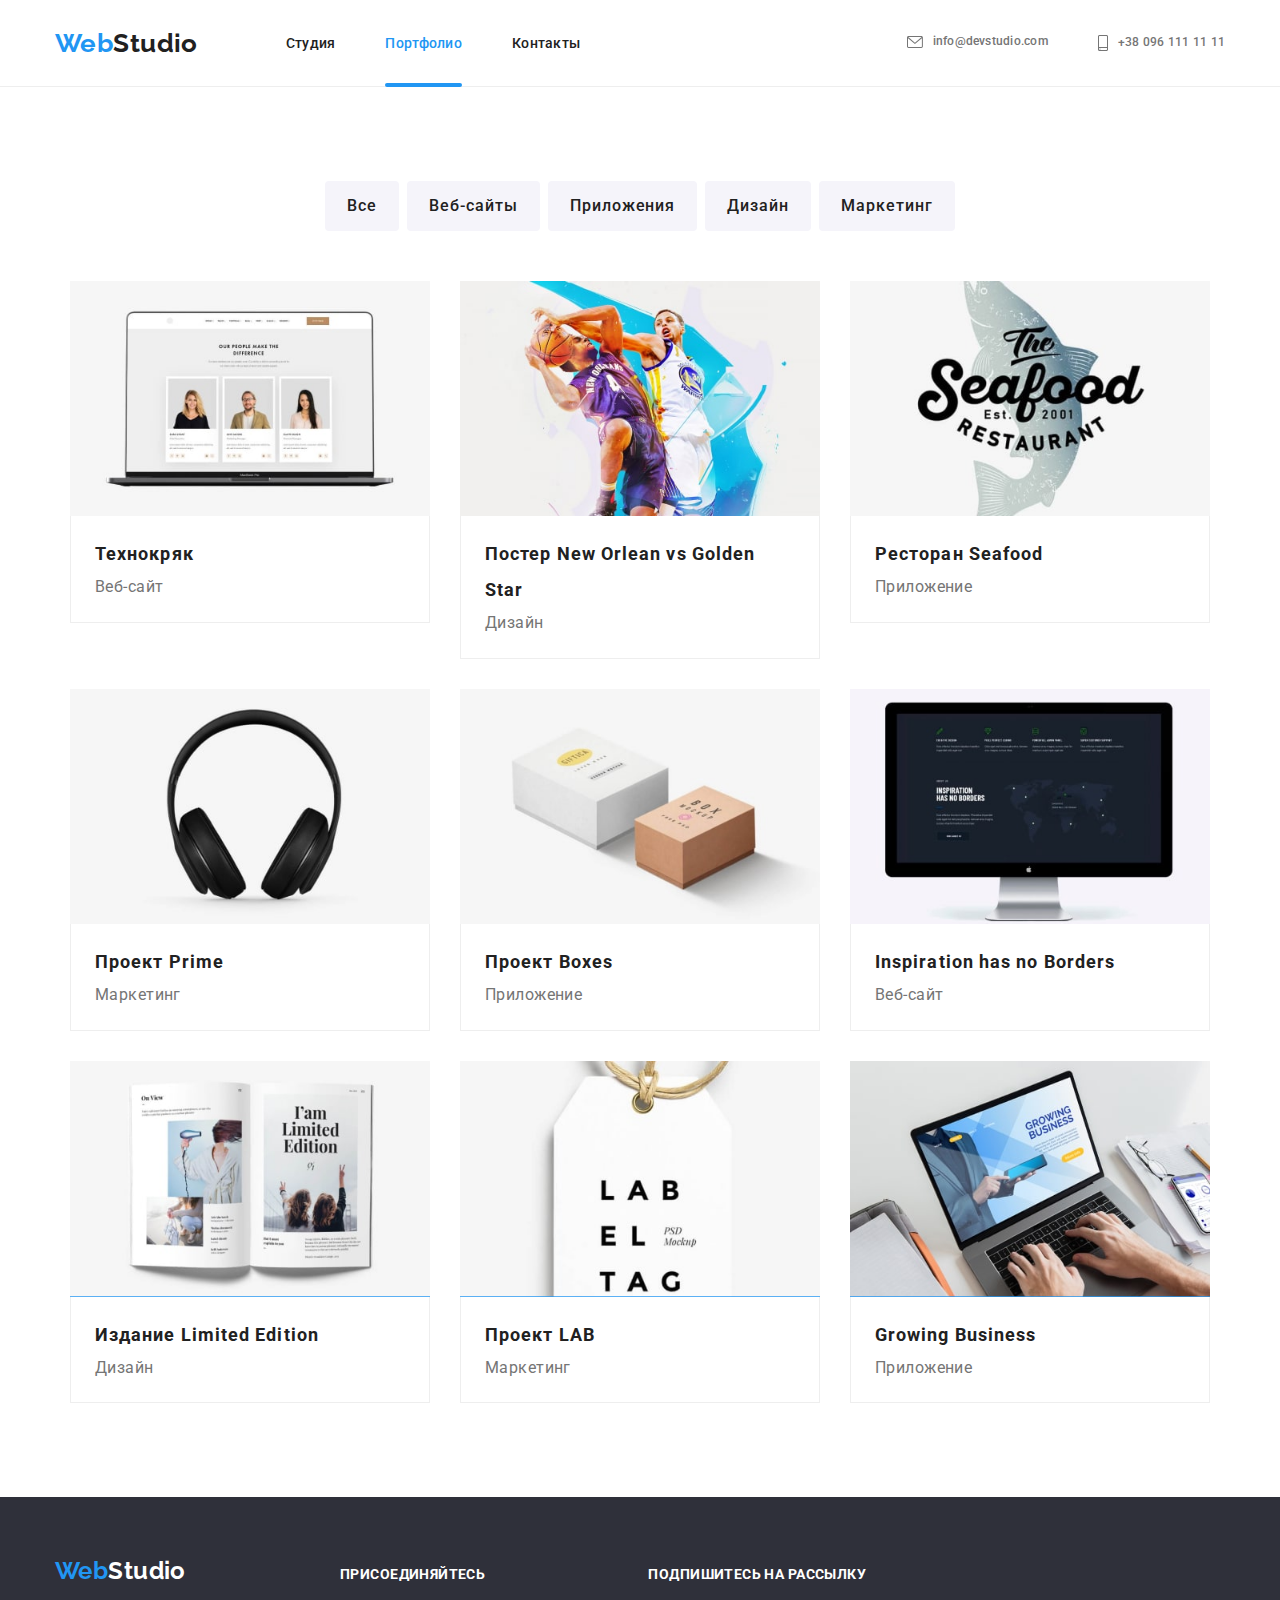
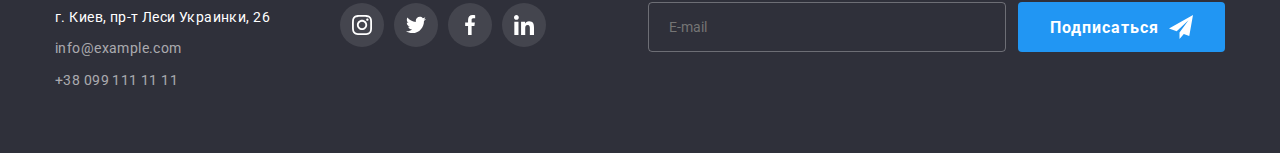
==== commit b2aeccfb: "done" ====
--- a/portfolio.html
+++ b/portfolio.html
@@ -82,18 +82,24 @@
             <div class="container">
             <h1 class="visually-hidden">Портфолио</h1>
             <!-- Список кнопок -->
-            <!-- <ul class="buttons list">
+            <ul class="buttons list">
                 <li class="button__item"><button type="button">Все</button></li>
                 <li class="button__item"><button type="button">Веб-сайты</button></li>
                 <li class="button__item"><button type="button">Приложения</button></li>
                 <li class="button__item"><button type="button">Дизайн</button></li>
                 <li class="button__item"><button type="button">Маркетинг</button></li>
-            </ul> -->
+            </ul>
             <!--Список проектов-->
-            <!-- <ul class="project list">
-                <li class="project__item"><a href="" class="project__link link">
-                    <div class="project-card">
-                    <img class="project-img" src="./images/HT2/img.jpg" width="370" height="294" alt="Изображение с ноутбуком">
+            <ul class="project list">
+                <li class="project__item"><a href="" class="project__link link">
+                    <div class="project-card">
+                        <picture>
+                            <source srcset="./images/portfolio/tablet/img.jpg 354w, ./images/portfolio/desktop/img.jpg 370w,
+                                            ./images/portfolio/mobile/img.jpg 450w, ./images/portfolio/tablet/img@2x.jpg 708w,
+                                            ../images/portfolio/desktop/img@2x.jpg 740w, ./images/portfolio/mobile/img@2x.jpg 900w"
+                                sizes="(min-width: 1200px) 33vw, (min-width: 768px) 50vw, 100vw" />
+                            <img class="project-img" src="./images/portfolio/desktop/img.jpg" alt="Изображение с ноутбуком">
+                        </picture>
                     <div class="project-box">
                         <p class="project-box-text">Ресурс предлагает комплексные предложения с разным уровнем функционала и сервисов. Все это позволит посетителю получить
                         исчерпывающие сведения о компании или частном лице.</p>
@@ -108,7 +114,14 @@
                 </li>
                 <li class="project__item"><a href="" class="project__link link">
                     <div class="project-card">
-                    <img src="./images/HT2/img-2.jpg" width="370" height="294" alt="Баскетболисты">
+                        <picture>
+                        <source
+                            srcset="./images/portfolio/tablet/img-2.jpg 354w, ./images/portfolio/desktop/img-2.jpg 370w,
+                                    ./images/portfolio/mobile/img-2.jpg 450w, ./images/portfolio/tablet/img@2x-2.jpg 708w,
+                                    ./images/portfolio/desktop/img@2x-2.jpg 740w, ./images/portfolio/mobile/img@2x-2.jpg 900w"
+                            sizes="(min-width: 1200px) 33vw, (min-width: 768px) 50vw, 100vw" />
+                        <img class="project-img" src="./images/portfolio/desktop/img.jpg" alt="Баскетболисты">
+                        </picture>
                     <div class="project-box">
                         <p class="project-box-text">Ресурс предлагает комплексные предложения с разным уровнем функционала и сервисов. Все
                             это позволит посетителю получить
@@ -123,7 +136,14 @@
                 </li>
                 <li class="project__item"><a href="" class="project__link link">
                     <div class="project-card">
-                    <img src="./images/HT2/img-3.jpg" width="370" height="294" alt="Логотип ресторана">
+                        <picture>
+                            <source
+                                srcset="./images/portfolio/tablet/img-3.jpg 354w, ./images/portfolio/desktop/img-3.jpg 370w,
+                                        ./images/portfolio/mobile/img-3.jpg 450w, ./images/portfolio/tablet/img@2x-3.jpg 708w,
+                                        ./images/portfolio/desktop/img@2x-3.jpg 740w, ./images/portfolio/mobile/img@2x-3.jpg 900w"
+                                sizes="(min-width: 1200px) 33vw, (min-width: 768px) 50vw, 100vw" />
+                            <img class="project-img" src="./images/portfolio/desktop/img.jpg" alt="Логотип ресторана">
+                        </picture>
                     <div class="project-box">
                         <p class="project-box-text">Ресурс предлагает комплексные предложения с разным уровнем функционала и сервисов. Все
                             это позволит посетителю получить
@@ -138,7 +158,14 @@
                 </li>
                 <li class="project__item"><a href="" class="project__link link">
                     <div class="project-card">
-                    <img src="./images/HT2/img-4.jpg" width="370" height="294" alt="Изображение с наушникми">
+                        <picture>
+                            <source
+                                srcset="./images/portfolio/tablet/img-4.jpg 354w, ./images/portfolio/desktop/img-4.jpg 370w,
+                                        ./images/portfolio/mobile/img-4.jpg 450w, ./images/portfolio/tablet/img@2x-4.jpg 708w,
+                                        ./images/portfolio/desktop/img@2x-4.jpg 740w, ./images/portfolio/mobile/img@2x-4.jpg 900w"
+                                sizes="(min-width: 1200px) 33vw, (min-width: 768px) 50vw, 100vw" />
+                            <img class="project-img" src="./images/portfolio/desktop/img-4.jpg" alt="Изображение с наушникми">
+                        </picture>
                     <div class="project-box">
                         <p class="project-box-text">Ресурс предлагает комплексные предложения с разным уровнем функционала и сервисов. Все
                             это позволит посетителю получить
@@ -153,7 +180,14 @@
                 </li>
                 <li class="project__item"><a href="" class="project__link link">
                     <div class="project-card">
-                    <img src="./images/HT2/img-5.jpg" width="370" height="294" alt="Изображение с коробками">
+                        <picture>
+                            <source
+                                srcset="./images/portfolio/tablet/img-5.jpg 354w, ./images/portfolio/desktop/img-5.jpg 370w,
+                                        ./images/portfolio/mobile/img-5.jpg 450w, ./images/portfolio/tablet/img@2x-5.jpg 708w,
+                                        ./images/portfolio/desktop/img@2x-5.jpg 740w, ./images/portfolio/mobile/img@2x-5.jpg 900w"
+                                sizes="(min-width: 1200px) 33vw, (min-width: 768px) 50vw, 100vw" />
+                            <img class="project-img" src="./images/portfolio/desktop/img-5.jpg" alt="Изображение с коробками">
+                        </picture>
                     <div class="project-box">
                         <p class="project-box-text">Ресурс предлагает комплексные предложения с разным уровнем функционала и сервисов. Все
                             это позволит посетителю получить
@@ -168,7 +202,14 @@
                 </li>
                 <li class="project__item"><a href="" class="project__link link">
                     <div class="project-card">
-                    <img src="./images/HT2/img-6.jpg" width="370" height="294" alt="Изображение с екраном">
+                        <picture>
+                            <source
+                                srcset="./images/portfolio/tablet/img-6.jpg 354w, ./images/portfolio/desktop/img-6.jpg 370w,
+                                        ./images/portfolio/mobile/img-6.jpg 450w, ./images/portfolio/tablet/img@2x-6.jpg 708w,
+                                        ./images/portfolio/desktop/img@2x-6.jpg 740w, ./images/portfolio/mobile/img@2x-6.jpg 900w"
+                                sizes="(min-width: 1200px) 33vw, (min-width: 768px) 50vw, 100vw" />
+                            <img class="project-img" src="./images/portfolio/desktop/img-6.jpg" alt="Изображение с екраном">
+                        </picture>
                     <div class="project-box">
                         <p class="project-box-text">Ресурс предлагает комплексные предложения с разным уровнем функционала и сервисов. Все
                             это позволит посетителю получить
@@ -183,7 +224,14 @@
                 </li>
                 <li class="project__item"><a href="" class="project__link link">
                     <div class="project-card">
-                    <img src="./images/HT2/img-7.jpg" width="370" height="294" alt="Изображение с журналом">
+                        <picture>
+                            <source
+                                srcset="./images/portfolio/tablet/img-7.jpg 354w, ./images/portfolio/desktop/img-7.jpg 370w,
+                                        ./images/portfolio/mobile/img-7.jpg 450w, ./images/portfolio/tablet/img@2x-7.jpg 708w,
+                                        ./images/portfolio/desktop/img@2x-7.jpg 740w, ./images/portfolio/mobile/img@2x-7.jpg 900w"
+                                sizes="(min-width: 1200px) 33vw, (min-width: 768px) 50vw, 100vw" />
+                            <img class="project-img" src="./images/portfolio/desktop/img-7.jpg" alt="Изображение с журналом">
+                        </picture>
                     <div class="project-box">
                         <p class="project-box-text">Ресурс предлагает комплексные предложения с разным уровнем функционала и сервисов. Все
                             это позволит посетителю получить
@@ -198,7 +246,14 @@
                 </li>
                 <li class="project__item"><a href="" class="project__link link">
                     <div class="project-card">
-                    <img src="./images/HT2/img-8.jpg" width="370" height="294" alt="Изображение с лейблом">
+                        <picture>
+                            <source
+                                srcset="./images/portfolio/tablet/img-8.jpg 354w, ./images/portfolio/desktop/img-8.jpg 370w,
+                                        ./images/portfolio/mobile/img-8.jpg 450w, ./images/portfolio/tablet/img@2x-8.jpg 708w,
+                                        ./images/portfolio/desktop/img@2x-8.jpg 740w, ./images/portfolio/mobile/img@2x-8.jpg 900w"
+                                sizes="(min-width: 1200px) 33vw, (min-width: 768px) 50vw, 100vw" />
+                            <img class="project-img" src="./images/portfolio/desktop/img-8.jpg" alt="Изображение с лейблом">
+                        </picture>
                     <div class="project-box">
                         <p class="project-box-text">Ресурс предлагает комплексные предложения с разным уровнем функционала и сервисов. Все
                             это позволит посетителю получить
@@ -213,7 +268,14 @@
                 </li>
                 <li class="project__item"><a href="" class="project__link link">
                     <div class="project-card">
-                    <img src="./images/HT2/img-9.jpg" width="370" height="294" alt="Изображение рук с ноутбуком">
+                        <picture>
+                            <source
+                                srcset="./images/portfolio/tablet/img-9.jpg 354w, ./images/portfolio/desktop/img-9.jpg 370w,
+                                        ./images/portfolio/mobile/img-9.jpg 450w, ./images/portfolio/tablet/img@2x-9.jpg 708w,
+                                        ./images/portfolio/desktop/img@2x-9.jpg 740w, ./images/portfolio/mobile/img@2x-9.jpg 900w"
+                                sizes="(min-width: 1200px) 33vw, (min-width: 768px) 50vw, 100vw" />
+                            <img class="project-img" src="./images/portfolio/desktop/img-9.jpg" alt="Изображение рук с ноутбуком">
+                        </picture>
                     <div class="project-box">
                         <p class="project-box-text">Ресурс предлагает комплексные предложения с разным уровнем функционала и сервисов. Все
                             это позволит посетителю получить
@@ -226,56 +288,59 @@
                     </div>
                     </a>
                 </li>
-            </ul> -->
+            </ul>
             </div>
         </section>
     </main>
-    <!-- <footer class="footer">
+    <footer class="footer">
         <div class="container footer-container">
-            <div class="first-part">
-                <a href="./index.html" class="logo footer-logo link"><span class="first-word">Web</span>Studio</a>
-                <address>
-                    <ul class="contacts-list list">
-                        <li class="fact-address footer-item"> <a
-                                href="https://www.google.com/maps/place/бул.+Леси+Украинки,+26,+Киев,+02000/@50.4265807,30.5361971,17z/data=!3m1!4b1!4m5!3m4!1s0x40d4cf0e033ecbe9:0x57a4dffefec77da0!8m2!3d50.4265807!4d30.5383858"
-                                target="_blank" rel="noopener nofollow noreferrer" class="link address">г. Киев, пр-т Леси
-                                Украинки, 26</a></li>
-                        <li class="footer-item"><a href="mailto:info@example.com" class="address">info@example.com</a></li>
-                        <li class="footer-item"><a href="tel:+380991111111" class="address">+38 099 111 11 11</a></li>
+            <div class="tablet-wrap">
+                <div class="first-part">
+                    <a href="./index.html" class="logo link"><span class="first-word">Web</span>Studio</a>
+                    <address>
+                        <ul class="contacts-list list">
+                            <li class="fact-address footer-item"> <a
+                                    href="https://www.google.com/maps/place/бул.+Леси+Украинки,+26,+Киев,+02000/@50.4265807,30.5361971,17z/data=!3m1!4b1!4m5!3m4!1s0x40d4cf0e033ecbe9:0x57a4dffefec77da0!8m2!3d50.4265807!4d30.5383858"
+                                    target="_blank" rel="noopener nofollow noreferrer" class="link address">г. Киев, пр-т
+                                    Леси Украинки, 26</a></li>
+                            <li class="footer-item"><a href="mailto:info@example.com" class="address">info@example.com</a>
+                            </li>
+                            <li class="footer-item"><a href="tel:+380991111111" class="address">+38 099 111 11 11</a></li>
+                        </ul>
+                    </address>
+                </div>
+                <div class="second-part">
+                    <p class="second-part-title">присоединяйтесь</p>
+                    <ul class="social-list list">
+                        <li class="social-item"><a href="" target="_blank" rel="noopener nofollow noreferrer"
+                                class="social-item-link">
+                                <svg class="icon">
+                                    <use href="./images/background-img/symbol-defs.svg#icon-instagram"></use>
+                                </svg>
+                            </a></li>
+                        <li class="social-item"><a href="" target="_blank" rel="noopener nofollow noreferrer"
+                                class="social-item-link">
+                                <svg class="icon">
+                                    <use href="./images/background-img/symbol-defs.svg#icon-twitter">
+                                    </use>
+                                </svg>
+                            </a></li>
+                        <li class="social-item"><a href="" target="_blank" rel="noopener nofollow noreferrer"
+                                class="social-item-link">
+                                <svg class="icon">
+                                    <use href="./images/background-img/symbol-defs.svg#icon-facebook">
+                                    </use>
+                                </svg>
+                            </a></li>
+                        <li class="social-item"><a href="" target="_blank" rel="noopener nofollow noreferrer"
+                                class="social-item-link">
+                                <svg class="icon">
+                                    <use href="./images/background-img/symbol-defs.svg#icon-linkedin">
+                                    </use>
+                                </svg>
+                            </a></li>
                     </ul>
-                </address>
-            </div>
-            <div class="second-part">
-                <p class="second-part-title">присоединяйтесь</p>
-                <ul class="social-list list">
-                    <li class="social-item"><a href="" target="_blank"
-                rel="noopener nofollow noreferrer" class="social-item-link">
-                            <svg class="icon">
-                                <use href="./images/background-img/symbol-defs.svg#icon-instagram"></use>
-                            </svg>
-                        </a></li>
-                    <li class="social-item"><a href="" target="_blank"
-                rel="noopener nofollow noreferrer" class="social-item-link">
-                            <svg class="icon">
-                                <use href="./images/background-img/symbol-defs.svg#icon-twitter">
-                                </use>
-                            </svg>
-                        </a></li>
-                    <li class="social-item"><a href="" target="_blank"
-                rel="noopener nofollow noreferrer" class="social-item-link">
-                            <svg class="icon">
-                                <use href="./images/background-img/symbol-defs.svg#icon-facebook">
-                                </use>
-                            </svg>
-                        </a></li>
-                    <li class="social-item"><a href="" target="_blank"
-                rel="noopener nofollow noreferrer" class="social-item-link">
-                            <svg class="icon">
-                                <use href="./images/background-img/symbol-defs.svg#icon-linkedin">
-                                </use>
-                            </svg>
-                        </a></li>
-                </ul>
+                </div>
             </div>
             <div class="third-part">
                 <p class="third-part-text">подпишитесь на рассылку</p>
@@ -285,7 +350,7 @@
                 </form>
             </div>
         </div>
-    </footer> -->
+    </footer>
     <script src="./js/menu.js"></script>
 </body>
 </html>--- a/CSS/portfolio.min.css
+++ b/CSS/portfolio.min.css
@@ -1 +1 @@
-:root{--bgc: #FFFFFF;--secondary-bgc: #2F303A;--bgc-accent: #F5F4FA;--text-color: #757575;--header-color: #212121;--accent-text: #2196F3;--main-cub: cubic-bezier(0.4, 0, 0.2, 1)}p,h1,h2,h3,h4,h5,h6{margin:0}ul,ol{margin:0;padding-left:0}button{cursor:pointer}img{display:block;max-width:100%;height:auto}.visually-hidden{position:absolute;white-space:nowrap;width:1px;height:1px;overflow:hidden;border:0;padding:0;clip:rect(0 0 0 0);clip-path:inset(50%);margin:-1px}body{background-color:var(--bgc);color:var(--text-color);font-family:Roboto,sans-serif;font-size:14px;letter-spacing:.03em}.list{list-style:none}.link{text-decoration:none}.container{margin:0 auto;padding-left:15px;padding-right:15px}@media screen and (min-width: 480px){.container{width:480px}}@media screen and (min-width: 768px){.container{width:768px}}@media screen and (min-width: 1200px){.container{width:1200px}}button{display:inline-block;background-color:var(--accent-text);color:var(--bgc);font-family:inherit;font-weight:700;font-size:16px;line-height:1.87;letter-spacing:.06em;border-radius:4px;min-width:200px;height:50px;padding:10px 32px;border:0}.main-header{display:flex;align-items:center}.header{padding-top:10px;padding-bottom:10px}@media screen and (min-width: 768px){.header{padding-top:21px;padding-bottom:21px}}.header-nav{display:flex;align-items:center}.logo{color:var(--header-color);font-family:Raleway,sans-serif;font-weight:700;font-size:26px;line-height:1.7}@media screen and (min-width: 768px){.logo{margin-right:88px}}.logo .first-word{color:var(--accent-text)}@media screen and (min-width: 768px){button.menu-open-btn{display:none}}.menu-open-btn,.menu-close-btn{display:block;background-color:rgba(0,0,0,0);border:none;margin-left:auto;padding:0;min-width:40px;height:40px}.menu-open-btn svg,.menu-close-btn svg{transition:color 250ms var(--main-cub)}.menu-open-btn svg:hover,.menu-open-btn svg:focus,.menu-close-btn svg:hover,.menu-close-btn svg:focus{fill:var(--accent-text)}.header-portfolio{border-bottom:1px solid #eee}.mob-menu{position:fixed;top:0;left:0;background-color:#fff;width:100vw;height:100vh;padding-top:10px;padding-bottom:48px}.mob-menu .container{display:flex;flex-direction:column;justify-content:space-between;height:100%;overflow-y:auto}@media screen and (min-width: 768px){.mob-menu{display:none}}.mob-menu.is-hidden{display:none}.mob-site-nav{margin-bottom:40px}.mob-site-nav a{color:var(--header-color);font-weight:500;font-size:40px;line-height:1.17;letter-spacing:.02em;transition:color 250ms var(--main-cub)}.mob-site-nav a:hover,.mob-site-nav a:focus{color:var(--accent-text)}.mob-site-nav .portfolio-link{color:var(--accent-text)}.mob-site-nav .studio-link{color:var(--accent-text)}.mob-site-nav__item:not(:last-child){margin-bottom:32px}.mob-menu__item:not(:last-child){margin-bottom:32px}.mob-menu__item a{text-decoration:none;color:inherit;transition:color 250ms var(--main-cub)}.mob-menu__item a:hover,.mob-menu__item a:focus{color:var(--accent-text)}.mob-menu__item>.tel{font-weight:500;font-size:34px;line-height:1.17;letter-spacing:.02em;color:var(--accent-text)}.mob-menu__item>.mail{font-weight:500;font-size:24px;line-height:1.17;letter-spacing:.02em}.mob-menu-social{display:flex;margin-top:64px}.mob-menu-social__item:not(:last-child){margin-right:20px;padding-right:10px;border-right:1px solid rgba(33,33,33,.2)}.mob-menu-social a{text-decoration:none;color:var(--accent-text)}.site-nav{display:none}@media screen and (min-width: 768px){.site-nav{display:flex;align-items:center;justify-content:center}}.site-nav>li:not(:last-child){margin-right:50px}.site-nav a{color:var(--header-color);font-weight:500;line-height:1.14;letter-spacing:.02em;transition:color 250ms var(--main-cub)}.site-nav a:hover,.site-nav a:focus{color:var(--accent-text)}.site-nav-item{position:relative}.site-nav .studio-link::after{position:absolute;bottom:0;left:0;transform:translateY(35px);content:"";display:block;width:100%;height:4px;background:#2196f3;border-radius:2px}.site-nav .portfolio-link::after{position:absolute;bottom:0;left:0;transform:translateY(35px);content:"";display:block;width:100%;height:4px;background:#2196f3;border-radius:2px}.site-nav .portfolio-link{color:var(--accent-text)}.site-nav .studio-link{color:var(--accent-text)}.contacts{display:none}@media screen and (min-width: 768px){.contacts{display:block;margin-left:auto}}@media screen and (min-width: 1200px){.contacts{display:flex;margin-left:auto}.contacts>.contact-item:not(:last-child){margin-right:50px}}.contacts a{display:flex;align-items:center;font-weight:500;font-size:12px;line-height:1.17px;letter-spacing:.02em;color:var(--text-color);text-decoration:none;transition:color 250ms var(--main-cub)}@media screen and (min-width: 1200px){.contacts a{line-height:1.14}}.contacts a:hover,.contacts a:focus{color:var(--accent-text)}.contact-item:not(:last-child){margin-bottom:10px}@media screen and (min-width: 1200px){.contact-item:not(:last-child){margin-bottom:0}}.contact-icon-e-mail{width:16px;height:12px;fill:currentColor;margin-right:10px}.contact-icon-smartphone{width:10px;height:16px;fill:currentColor;margin-right:10px}.section-main{padding-top:94px;padding-bottom:94px}.project{display:flex;flex-wrap:wrap}.project__item{margin-right:30px;margin-bottom:30px}.project__link{display:block;transition:box-shadow 250ms var(--main-cub)}.project__link:hover,.project__link:focus{box-shadow:0px 1px 1px rgba(0,0,0,.12),0px 4px 4px rgba(0,0,0,.06),1px 4px 6px rgba(0,0,0,.16)}.project__item:nth-last-child(-n+3){margin-bottom:0}.project__item:nth-child(3n){margin-right:0}.project-text{padding:20px 24px;width:370px;border:1px solid #eee;border-top:0}li h2{color:var(--header-color);font-weight:700;font-size:18px;line-height:2;letter-spacing:.06em}.project__item p{color:var(--text-color);font-weight:400;font-size:16px;line-height:1.87}.project-card{position:relative;overflow:hidden}.project-box{position:absolute;top:0;left:0;transform:translateY(100%);display:flex;align-items:center;padding:63px 24px;width:370px;height:294px;background-color:rgba(33,150,243,.9);transition:transform 250ms var(--main-cub)}.project__item:hover .project-box{transform:translateY(0)}.project-box .project-box-text{font-size:18px;line-height:1.5555555556;color:#fff}.buttons{display:flex;justify-content:center;margin-bottom:50px}.button__item{margin-right:8px}.button__item:last-child{margin-right:0}.button__item button{display:block;background-color:var(--bgc-accent);color:var(--header-color);font-weight:500;font-size:16px;line-height:1.6;border-radius:4px;min-width:73px;padding:6px 22px;transition:box-shadow 250ms var(--main-cub),background-color 250ms var(--main-cub),color 250ms var(--main-cub)}.button__item button:hover,.button__item button:focus{background-color:var(--accent-text);color:var(--bgc);box-shadow:0px 3px 1px rgba(0,0,0,.1),0px 1px 2px rgba(0,0,0,.08),0px 2px 2px rgba(0,0,0,.12)}.footer{background-color:var(--secondary-bgc);padding-top:60px;padding-bottom:60px}.footer-container{display:flex;align-items:baseline}.first-part{margin-right:70px}.first-part>.logo{display:block;color:var(--bgc);font-family:Raleway,sans-serif;font-weight:700;font-size:26px;line-height:1.7;margin-bottom:20px}.footer-item{display:block;margin-bottom:9px}.footer-item:last-child{margin-bottom:0}.first-word{color:var(--accent-text)}.second-part-title{font-weight:700;font-size:14px;line-height:1.14;letter-spacing:.03em;text-transform:uppercase;color:#fff;margin-bottom:20px}.third-part{margin-left:auto}.third-part-text{margin-bottom:20px;font-weight:700;font-size:14px;line-height:1.1428571429;text-transform:uppercase;color:#fff}.third-part-form{display:flex;align-items:center}.mail-input{display:inline-block;color:var(--bgc);background-color:rgba(0,0,0,0);width:348px;height:50px;border:1px solid rgba(255,255,255,.3);border-radius:4px;outline:none;padding-left:20px;transition:border-color 250ms var(--main-cub)}.mail-input:focus{border-color:var(--accent-text)}.third-part-btn{display:flex;align-items:center;justify-content:center;margin-left:12px}.third-part-btn::after{display:inline-block;content:"";width:24px;height:24px;background-color:rgba(0,0,0,0);background-image:url(../images/background-img/icon-send.svg);margin-left:10px}.contacts-list{font-weight:400;line-height:1.7}.contacts-list>.fact-address>a{color:var(--bgc);font-style:normal}.contacts-list .address{color:rgba(255,255,255,.6);text-decoration:none;font-style:normal;transition:color 250ms var(--main-cub)}.contacts-list .address:hover,.contacts-list .address:focus{color:var(--accent-text)}.social-list{display:flex;justify-content:center}.social-item{width:44px;height:44px;margin-right:10px}.social-item:last-child{margin-right:0}.social-item-link{width:100%;height:100%;background-color:rgba(255,255,255,.1);display:flex;border-radius:50%;align-items:center;justify-content:center;transition:background-color 250ms var(--main-cub)}.social-item-link:hover,.social-item-link:focus{background-color:var(--accent-text)}.social-item-link .icon{width:20px;height:20px;fill:var(--bgc);transition:fill 250ms var(--main-cub)}/*# sourceMappingURL=portfolio.min.css.map */+:root{--bgc: #FFFFFF;--secondary-bgc: #2F303A;--bgc-accent: #F5F4FA;--text-color: #757575;--header-color: #212121;--accent-text: #2196F3;--main-cub: cubic-bezier(0.4, 0, 0.2, 1)}p,h1,h2,h3,h4,h5,h6{margin:0}ul,ol{margin:0;padding-left:0}button{cursor:pointer}img{display:block;max-width:100%;height:auto}.visually-hidden{position:absolute;white-space:nowrap;width:1px;height:1px;overflow:hidden;border:0;padding:0;clip:rect(0 0 0 0);clip-path:inset(50%);margin:-1px}body{background-color:var(--bgc);color:var(--text-color);font-family:Roboto,sans-serif;font-size:14px;letter-spacing:.03em}.list{list-style:none}.link{text-decoration:none}.container{margin:0 auto;padding-left:15px;padding-right:15px}@media screen and (min-width: 480px){.container{width:480px}}@media screen and (min-width: 768px){.container{width:768px}}@media screen and (min-width: 1200px){.container{width:1200px}}button{display:inline-block;background-color:var(--accent-text);color:var(--bgc);font-family:inherit;font-weight:700;font-size:16px;line-height:1.87;letter-spacing:.06em;border-radius:4px;min-width:200px;height:50px;padding:10px 32px;border:0}.main-header{display:flex;align-items:center}.header{padding-top:10px;padding-bottom:10px}@media screen and (min-width: 768px){.header{padding-top:21px;padding-bottom:21px}}.header-nav{display:flex;align-items:center}.logo{color:var(--header-color);font-family:Raleway,sans-serif;font-weight:700;font-size:26px;line-height:1.7}@media screen and (min-width: 768px){.logo{margin-right:88px}}.logo .first-word{color:var(--accent-text)}@media screen and (min-width: 768px){button.menu-open-btn{display:none}}.menu-open-btn,.menu-close-btn{display:block;background-color:rgba(0,0,0,0);border:none;margin-left:auto;padding:0;min-width:40px;height:40px}.menu-open-btn svg,.menu-close-btn svg{transition:color 250ms var(--main-cub)}.menu-open-btn svg:hover,.menu-open-btn svg:focus,.menu-close-btn svg:hover,.menu-close-btn svg:focus{fill:var(--accent-text)}.header-portfolio{border-bottom:1px solid #eee}.mob-menu{position:fixed;top:0;left:0;background-color:#fff;width:100vw;height:100vh;padding-top:10px;padding-bottom:48px}.mob-menu .container{display:flex;flex-direction:column;justify-content:space-between;height:100%;overflow-y:auto}@media screen and (min-width: 768px){.mob-menu{display:none}}.mob-menu.is-hidden{display:none}.mob-site-nav{margin-bottom:40px}.mob-site-nav a{color:var(--header-color);font-weight:500;font-size:40px;line-height:1.17;letter-spacing:.02em;transition:color 250ms var(--main-cub)}.mob-site-nav a:hover,.mob-site-nav a:focus{color:var(--accent-text)}.mob-site-nav .portfolio-link{color:var(--accent-text)}.mob-site-nav .studio-link{color:var(--accent-text)}.mob-site-nav__item:not(:last-child){margin-bottom:32px}.mob-menu__item:not(:last-child){margin-bottom:32px}.mob-menu__item a{text-decoration:none;color:inherit;transition:color 250ms var(--main-cub)}.mob-menu__item a:hover,.mob-menu__item a:focus{color:var(--accent-text)}.mob-menu__item>.tel{font-weight:500;font-size:34px;line-height:1.17;letter-spacing:.02em;color:var(--accent-text)}.mob-menu__item>.mail{font-weight:500;font-size:24px;line-height:1.17;letter-spacing:.02em}.mob-menu-social{display:flex;margin-top:64px}.mob-menu-social__item:not(:last-child){margin-right:20px;padding-right:10px;border-right:1px solid rgba(33,33,33,.2)}.mob-menu-social a{text-decoration:none;color:var(--accent-text)}.site-nav{display:none}@media screen and (min-width: 768px){.site-nav{display:flex;align-items:center;justify-content:center}}.site-nav>li:not(:last-child){margin-right:50px}.site-nav a{color:var(--header-color);font-weight:500;line-height:1.14;letter-spacing:.02em;transition:color 250ms var(--main-cub)}.site-nav a:hover,.site-nav a:focus{color:var(--accent-text)}.site-nav-item{position:relative}.site-nav .studio-link::after{position:absolute;bottom:0;left:0;transform:translateY(35px);content:"";display:block;width:100%;height:4px;background:#2196f3;border-radius:2px}.site-nav .portfolio-link::after{position:absolute;bottom:0;left:0;transform:translateY(35px);content:"";display:block;width:100%;height:4px;background:#2196f3;border-radius:2px}.site-nav .portfolio-link{color:var(--accent-text)}.site-nav .studio-link{color:var(--accent-text)}.contacts{display:none}@media screen and (min-width: 768px){.contacts{display:block;margin-left:auto}}@media screen and (min-width: 1200px){.contacts{display:flex;margin-left:auto}.contacts>.contact-item:not(:last-child){margin-right:50px}}.contacts a{display:flex;align-items:center;font-weight:500;font-size:12px;line-height:1.17px;letter-spacing:.02em;color:var(--text-color);text-decoration:none;transition:color 250ms var(--main-cub)}@media screen and (min-width: 1200px){.contacts a{line-height:1.14}}.contacts a:hover,.contacts a:focus{color:var(--accent-text)}.contact-item:not(:last-child){margin-bottom:10px}@media screen and (min-width: 1200px){.contact-item:not(:last-child){margin-bottom:0}}.contact-icon-e-mail{width:16px;height:12px;fill:currentColor;margin-right:10px}.contact-icon-smartphone{width:10px;height:16px;fill:currentColor;margin-right:10px}.section-main{padding-top:60px;padding-bottom:60px}@media screen and (min-width: 1200px){.section-main{padding-top:94px;padding-bottom:94px}}@media screen and (min-width: 768px){.project{display:flex;justify-content:center;flex-wrap:wrap;gap:30px}}.project__item{margin-bottom:30px}@media screen and (min-width: 768px){.project__item{width:calc((100% - 60px)/2);margin-bottom:0}}@media screen and (min-width: 1200px){.project__item{width:calc((100% - 90px)/3);margin-bottom:0}}@media screen and (min-width: 768px){.project__item:last-child{margin-right:auto}}@media screen and (min-width: 1200px){.project__item:last-child{margin-right:0}}.project__link{transition:box-shadow 250ms var(--main-cub)}.project__link:hover,.project__link:focus{box-shadow:0px 1px 1px rgba(0,0,0,.12),0px 4px 4px rgba(0,0,0,.06),1px 4px 6px rgba(0,0,0,.16)}@media screen and (min-width: 768px){.project__link{display:flex;flex-direction:column}}.project-text{padding:20px 24px;border:1px solid #eee;border-top:0}@media screen and (min-width: 768px){.project-text:first-child{flex-grow:1}}li h2{color:var(--header-color);font-weight:700;font-size:18px;line-height:2;letter-spacing:.06em}.project__item p{color:var(--text-color);font-weight:400;font-size:16px;line-height:1.87}.project-card{position:relative;overflow:hidden}.project-box{position:absolute;top:0;left:0;transform:translateY(100%);padding:77px 24px;height:100%;background-color:rgba(33,150,243,.9);transition:transform 250ms var(--main-cub)}.project__item:hover .project-box{transform:translateY(0)}@media screen and (min-width: 768px){.project-box{padding:49px 24px 77px 24px}}@media screen and (min-width: 1200px){.project-box{padding:63px 24px}}.project-box .project-box-text{font-size:18px;line-height:1.5555555556;color:#fff}.buttons{display:flex;justify-content:baseline;flex-wrap:wrap;gap:8px;margin-bottom:40px}@media screen and (min-width: 768px){.buttons{flex-wrap:nowrap;gap:0;justify-content:center;margin-bottom:30px}}@media screen and (min-width: 1200px){.buttons{margin-bottom:50px}}@media screen and (min-width: 768px){.button__item{margin-right:8px}}@media screen and (min-width: 768px){.button__item:last-child{margin-right:0}}.button__item button{display:block;background-color:var(--bgc-accent);color:var(--header-color);font-weight:500;font-size:16px;line-height:1.6;border-radius:4px;min-width:73px;padding:6px 22px;transition:box-shadow 250ms var(--main-cub),background-color 250ms var(--main-cub),color 250ms var(--main-cub)}.button__item button:hover,.button__item button:focus{background-color:var(--accent-text);color:var(--bgc);box-shadow:0px 3px 1px rgba(0,0,0,.1),0px 1px 2px rgba(0,0,0,.08),0px 2px 2px rgba(0,0,0,.12)}.footer{background-color:var(--secondary-bgc);padding-top:60px;padding-bottom:60px}@media screen and (min-width: 1200px){.footer-container{display:flex;align-items:baseline;justify-content:space-between}}@media screen and (min-width: 768px){.tablet-wrap{display:flex;align-items:center;justify-content:space-around}}@media screen and (min-width: 1200px){.tablet-wrap{align-items:baseline}}.first-part{text-align:center;margin-bottom:60px}@media screen and (min-width: 1200px){.first-part{text-align:start;margin-bottom:0;margin-right:70px}}.first-part>.logo{display:block;color:var(--bgc);font-family:Raleway,sans-serif;font-weight:700;font-size:24px;line-height:1.17;margin-bottom:20px;margin-right:0}.footer-item{display:block;margin-bottom:8px}.footer-item:last-child{margin-bottom:0}.first-word{color:var(--accent-text)}.second-part-title{font-weight:700;font-size:14px;line-height:1.14;letter-spacing:.03em;text-transform:uppercase;text-align:center;color:#fff;margin-bottom:20px}@media screen and (min-width: 1200px){.second-part-title{text-align:start}}.third-part-text{margin-bottom:20px;font-weight:700;font-size:14px;line-height:1.1428571429;text-transform:uppercase;text-align:center;color:#fff}@media screen and (min-width: 1200px){.third-part-text{text-align:start}}@media screen and (min-width: 1200px){.third-part-form{display:flex;align-items:center}}.mail-input{display:inline-block;color:var(--bgc);background-color:rgba(0,0,0,0);width:100%;height:50px;border:1px solid rgba(255,255,255,.3);border-radius:4px;outline:none;padding-left:20px;margin-bottom:20px;transition:border-color 250ms var(--main-cub)}.mail-input:focus{border-color:var(--accent-text)}@media screen and (min-width: 768px){.mail-input{width:450px;display:block;margin:auto;margin-bottom:20px}}@media screen and (min-width: 1200px){.mail-input{width:358px;margin-right:12px;margin-bottom:0}}.third-part-btn{display:flex;align-items:center;justify-content:center;margin:auto auto}.third-part-btn::after{display:inline-block;content:"";width:24px;height:24px;background-color:rgba(0,0,0,0);background-image:url(../images/background-img/icon-send.svg);margin-left:10px}.contacts-list{font-weight:400;line-height:1.7}.contacts-list>.fact-address>a{color:var(--bgc);font-style:normal}.contacts-list .address{color:rgba(255,255,255,.6);text-decoration:none;font-style:normal;transition:color 250ms var(--main-cub)}.contacts-list .address:hover,.contacts-list .address:focus{color:var(--accent-text)}.social-list{display:flex;justify-content:center;margin-bottom:60px}@media screen and (min-width: 1200px){.social-list{margin-bottom:0}}.social-item{width:44px;height:44px;margin-right:10px}.social-item:last-child{margin-right:0}.social-item-link{width:100%;height:100%;background-color:rgba(255,255,255,.1);display:flex;border-radius:50%;align-items:center;justify-content:center;transition:background-color 250ms var(--main-cub)}.social-item-link:hover,.social-item-link:focus{background-color:var(--accent-text)}.social-item-link .icon{width:20px;height:20px;fill:var(--bgc);transition:fill 250ms var(--main-cub)}/*# sourceMappingURL=portfolio.min.css.map */